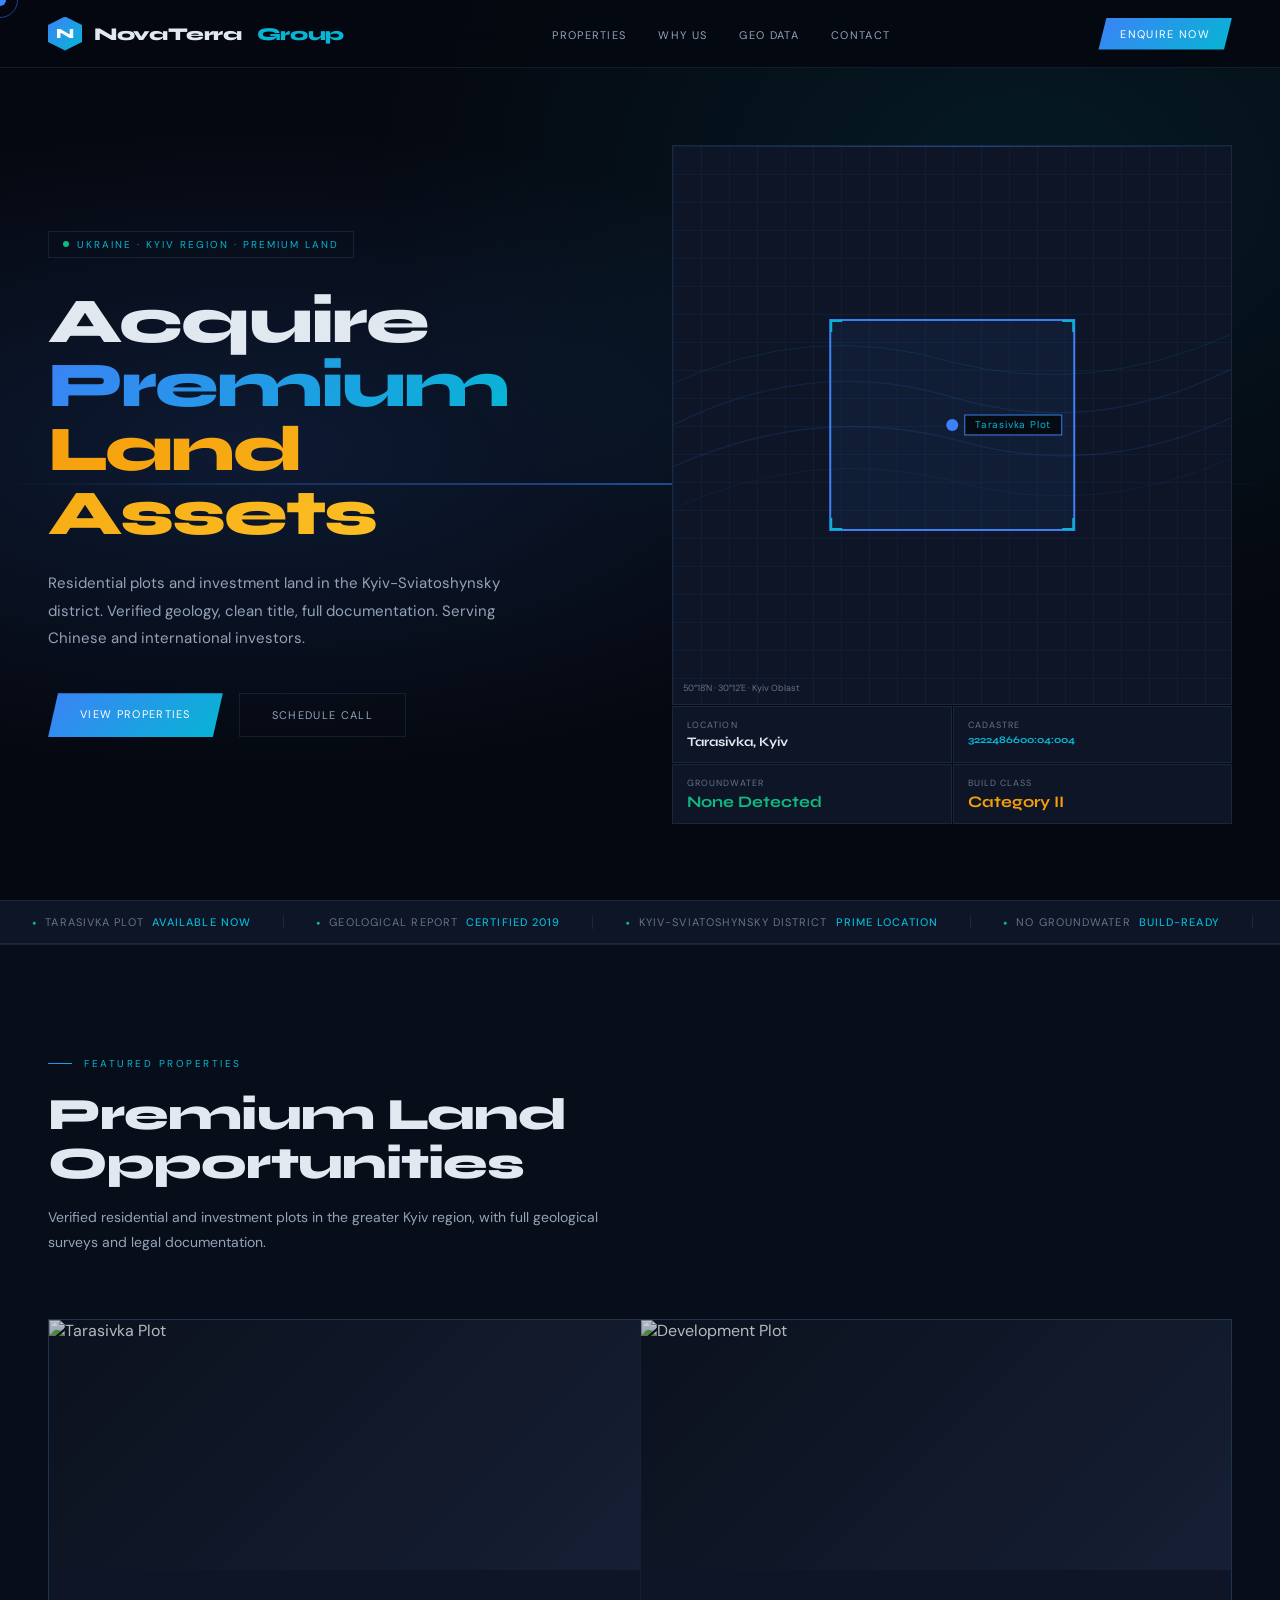
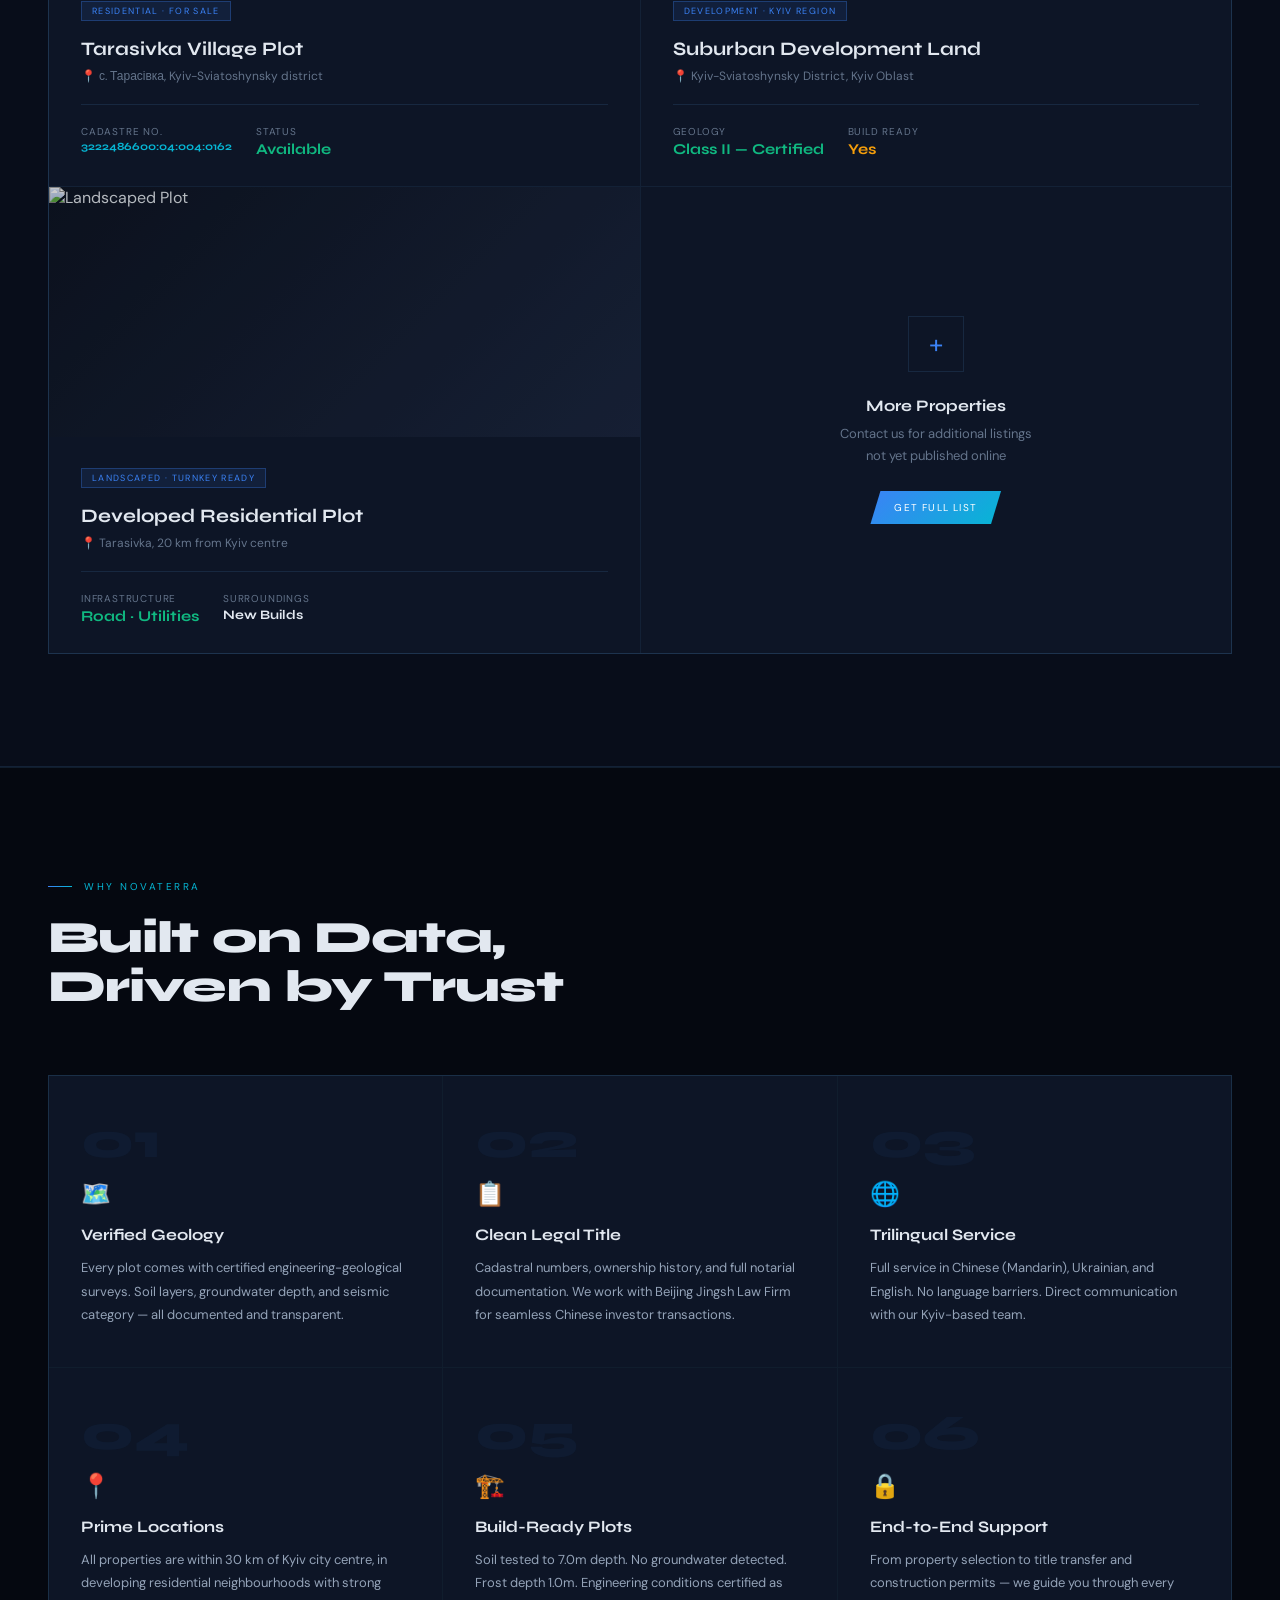
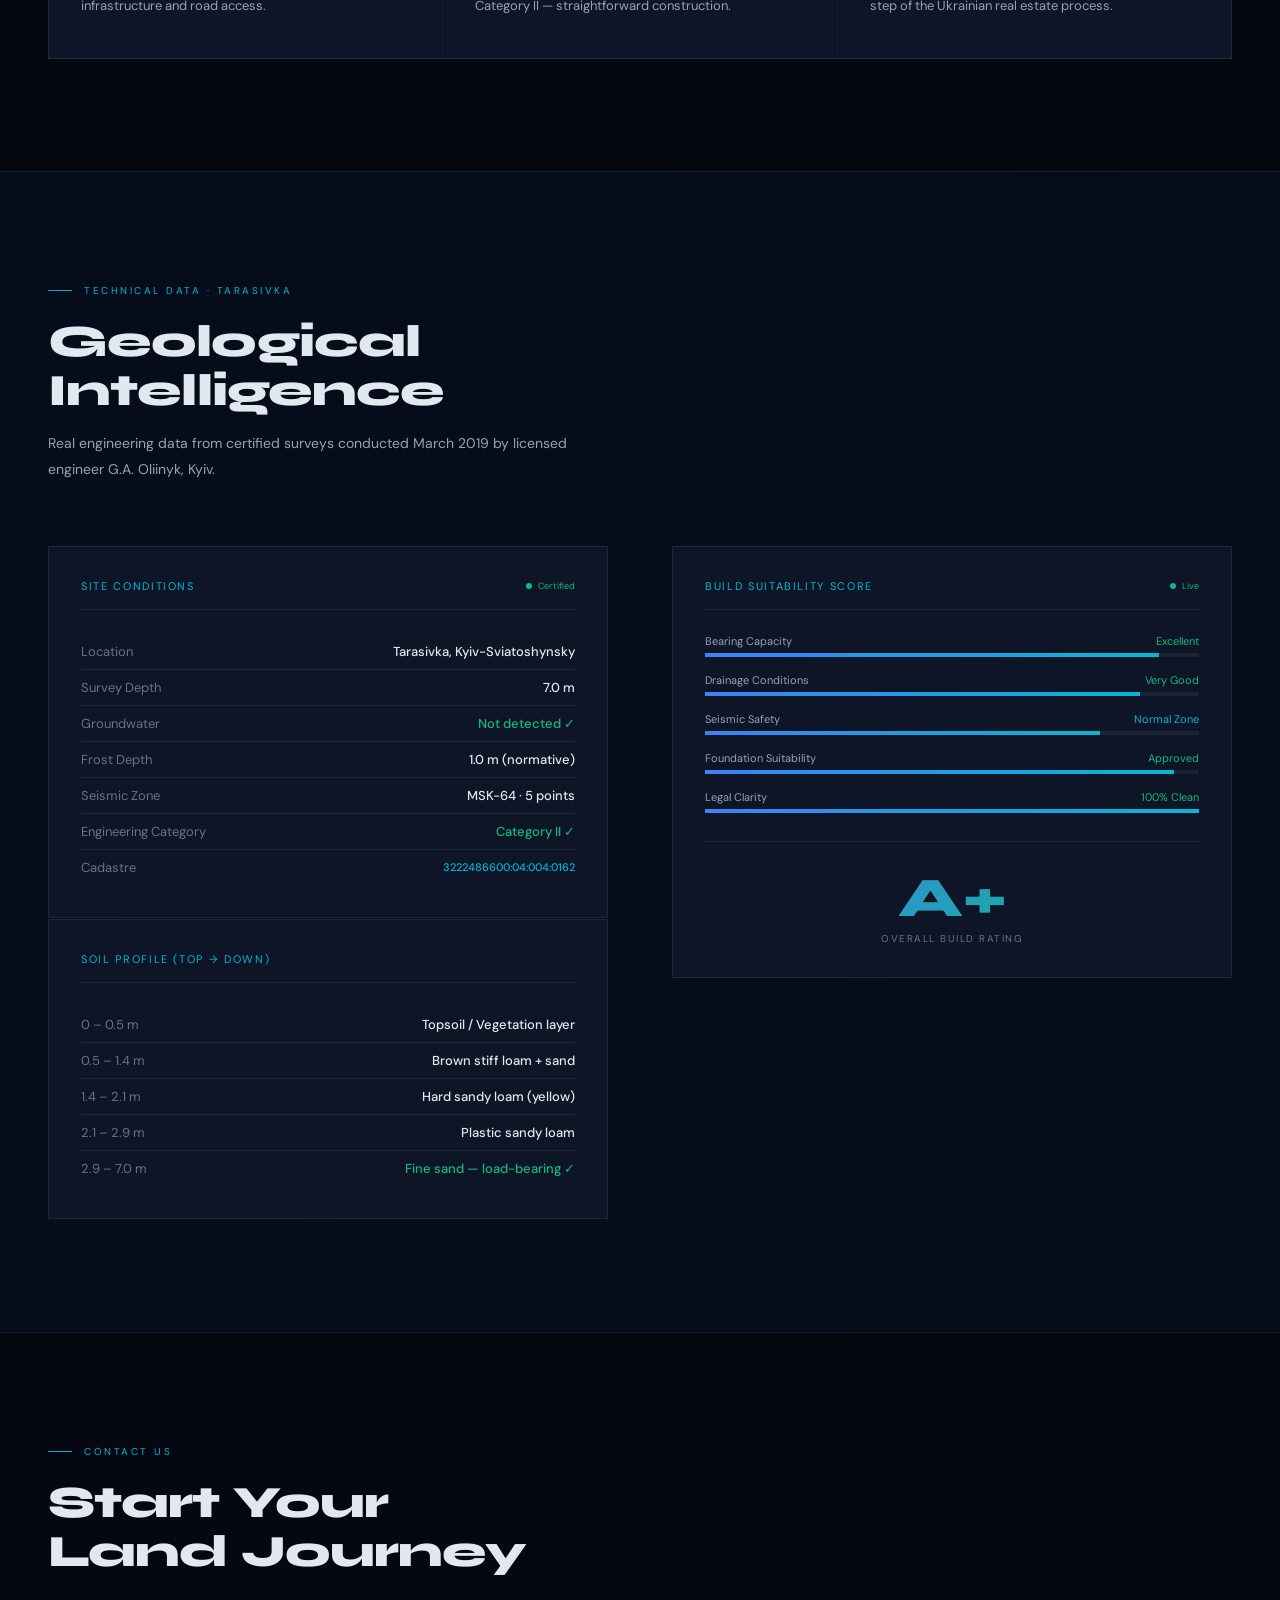
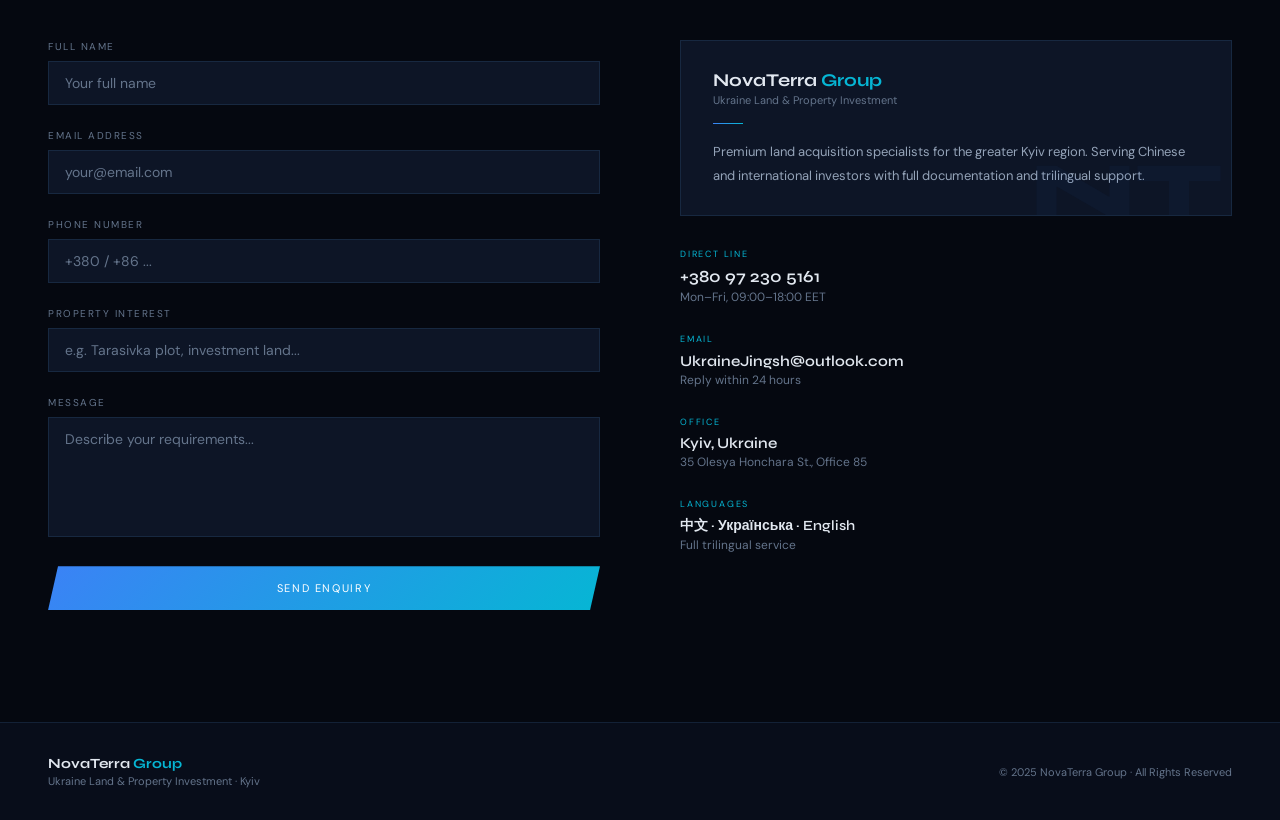
==== index.html @ 14663073 "Add files via upload" ====
<!DOCTYPE html>
<html lang="en">
<head>
<meta charset="UTF-8">
<meta name="viewport" content="width=device-width, initial-scale=1.0">
<title>NovaTerra Group — Ukraine Land & Property Investment</title>
<link href="https://fonts.googleapis.com/css2?family=Syne:wght@400;600;700;800&family=DM+Sans:wght@300;400;500&display=swap" rel="stylesheet">
<style>
:root{
  --bg:#050810;--bg2:#080d1a;--surface:#0d1526;
  --border:rgba(99,179,255,0.12);
  --accent:#3B82F6;--accent2:#06B6D4;
  --gold:#F59E0B;--green:#10B981;
  --text:#E2E8F0;--muted:#64748B;--light:#94A3B8;
}
*{margin:0;padding:0;box-sizing:border-box;}
html{scroll-behavior:smooth;}
body{font-family:'DM Sans',sans-serif;background:var(--bg);color:var(--text);overflow-x:hidden;cursor:none;}

#cursor{position:fixed;width:12px;height:12px;background:var(--accent);border-radius:50%;pointer-events:none;z-index:9999;transform:translate(-50%,-50%);transition:width .3s,height .3s;mix-blend-mode:screen;}
#cring{position:fixed;width:36px;height:36px;border:1px solid rgba(59,130,246,0.5);border-radius:50%;pointer-events:none;z-index:9998;transform:translate(-50%,-50%);transition:width .3s,height .3s;}
.grid-bg{position:fixed;inset:0;z-index:0;background-image:linear-gradient(rgba(59,130,246,0.03) 1px,transparent 1px),linear-gradient(90deg,rgba(59,130,246,0.03) 1px,transparent 1px);background-size:60px 60px;pointer-events:none;}

nav{position:fixed;top:0;left:0;right:0;z-index:100;display:flex;align-items:center;justify-content:space-between;padding:0 3rem;height:68px;background:rgba(5,8,16,0.9);backdrop-filter:blur(20px);border-bottom:1px solid var(--border);}
.nav-logo{display:flex;align-items:center;gap:12px;font-family:'Syne',sans-serif;font-size:18px;font-weight:800;letter-spacing:-0.02em;text-decoration:none;color:var(--text);}
.logo-hex{width:34px;height:34px;background:linear-gradient(135deg,var(--accent),var(--accent2));clip-path:polygon(50% 0%,100% 25%,100% 75%,50% 100%,0% 75%,0% 25%);display:flex;align-items:center;justify-content:center;font-size:14px;font-weight:800;color:#fff;}
.nav-links{display:flex;gap:2rem;list-style:none;}
.nav-links a{font-size:11px;letter-spacing:0.12em;text-transform:uppercase;color:var(--light);text-decoration:none;transition:color .3s;}
.nav-links a:hover{color:var(--accent);}
.nav-cta{background:linear-gradient(135deg,var(--accent),var(--accent2));border:none;color:#fff;padding:9px 22px;font-size:11px;letter-spacing:0.12em;text-transform:uppercase;font-family:'DM Sans',sans-serif;cursor:none;clip-path:polygon(8px 0%,100% 0%,calc(100% - 8px) 100%,0% 100%);transition:opacity .3s;}
.nav-cta:hover{opacity:0.85;}

.hero{position:relative;min-height:100vh;display:flex;align-items:center;overflow:hidden;padding-top:68px;}
.hero-bg{position:absolute;inset:0;background:radial-gradient(ellipse at 20% 50%,rgba(59,130,246,0.15) 0%,transparent 50%),radial-gradient(ellipse at 80% 20%,rgba(6,182,212,0.1) 0%,transparent 45%),var(--bg);}
.scan-line{position:absolute;left:0;right:0;height:2px;background:linear-gradient(90deg,transparent,rgba(59,130,246,0.5),transparent);animation:scan 5s linear infinite;}
@keyframes scan{from{top:0}to{top:100%}}

.hero-inner{position:relative;z-index:2;max-width:1280px;margin:0 auto;padding:0 3rem;display:grid;grid-template-columns:1fr 1fr;gap:4rem;align-items:center;width:100%;}
.hero-eyebrow{display:inline-flex;align-items:center;gap:8px;border:1px solid var(--border);padding:6px 14px;margin-bottom:2rem;font-size:10px;letter-spacing:0.2em;text-transform:uppercase;color:var(--accent2);}
.pulse-dot{width:6px;height:6px;background:var(--green);border-radius:50%;animation:pdot 2s infinite;}
@keyframes pdot{0%,100%{box-shadow:0 0 0 0 rgba(16,185,129,0.4);}50%{box-shadow:0 0 0 8px rgba(16,185,129,0);}}
.hero-title{font-family:'Syne',sans-serif;font-size:clamp(36px,5vw,68px);font-weight:800;line-height:1.0;letter-spacing:-0.03em;margin-bottom:1.5rem;}
.grad-blue{background:linear-gradient(135deg,var(--accent),var(--accent2));-webkit-background-clip:text;-webkit-text-fill-color:transparent;background-clip:text;}
.grad-gold{background:linear-gradient(135deg,var(--gold),#FBBF24);-webkit-background-clip:text;-webkit-text-fill-color:transparent;background-clip:text;}
.hero-sub{font-size:15px;line-height:1.85;color:var(--light);max-width:460px;margin-bottom:2.5rem;}
.btns{display:flex;gap:1rem;flex-wrap:wrap;}
.btn-p{background:linear-gradient(135deg,var(--accent),var(--accent2));border:none;color:#fff;padding:14px 32px;font-size:11px;letter-spacing:0.12em;text-transform:uppercase;font-family:'DM Sans',sans-serif;cursor:none;clip-path:polygon(10px 0%,100% 0%,calc(100% - 10px) 100%,0% 100%);text-decoration:none;display:inline-block;transition:transform .3s,box-shadow .3s;}
.btn-p:hover{transform:translateY(-2px);box-shadow:0 12px 40px rgba(59,130,246,0.4);}
.btn-g{background:transparent;border:1px solid var(--border);color:var(--light);padding:14px 32px;font-size:11px;letter-spacing:0.12em;text-transform:uppercase;font-family:'DM Sans',sans-serif;cursor:none;text-decoration:none;display:inline-block;transition:border-color .3s,color .3s;}
.btn-g:hover{border-color:var(--accent);color:var(--accent);}

.map-box{width:100%;aspect-ratio:1;background:var(--surface);border:1px solid var(--border);position:relative;overflow:hidden;}
.map-grid-lines{position:absolute;inset:0;background-image:linear-gradient(rgba(59,130,246,0.07) 1px,transparent 1px),linear-gradient(90deg,rgba(59,130,246,0.07) 1px,transparent 1px);background-size:28px 28px;}
.map-scan{position:absolute;left:0;right:0;height:1px;background:linear-gradient(90deg,transparent,rgba(59,130,246,0.4),transparent);animation:mscan 3s linear infinite;}
@keyframes mscan{0%{top:0;opacity:0}10%{opacity:1}90%{opacity:1}100%{top:100%;opacity:0}}
.map-plot{position:absolute;top:50%;left:50%;transform:translate(-50%,-50%);width:44%;height:38%;border:2px solid var(--accent);background:rgba(59,130,246,0.07);animation:mplot 3s ease-in-out infinite;}
@keyframes mplot{0%,100%{box-shadow:0 0 0 0 rgba(59,130,246,0.3)}50%{box-shadow:0 0 0 12px rgba(59,130,246,0)}}
.mc{position:absolute;width:12px;height:12px;}
.mc.tl{top:-1px;left:-1px;border-top:2px solid var(--accent2);border-left:2px solid var(--accent2);}
.mc.tr{top:-1px;right:-1px;border-top:2px solid var(--accent2);border-right:2px solid var(--accent2);}
.mc.bl{bottom:-1px;left:-1px;border-bottom:2px solid var(--accent2);border-left:2px solid var(--accent2);}
.mc.br{bottom:-1px;right:-1px;border-bottom:2px solid var(--accent2);border-right:2px solid var(--accent2);}
.map-pin{position:absolute;top:50%;left:50%;transform:translate(-50%,-50%);width:12px;height:12px;background:var(--accent);border-radius:50%;animation:mpin 2s infinite;}
@keyframes mpin{0%,100%{box-shadow:0 0 0 4px rgba(59,130,246,0.3)}50%{box-shadow:0 0 0 16px rgba(59,130,246,0),0 0 20px rgba(59,130,246,0.5)}}
.map-lbl{position:absolute;top:50%;left:50%;transform:translate(12px,-50%);background:rgba(5,8,16,0.9);border:1px solid var(--accent);padding:3px 10px;font-size:10px;letter-spacing:0.08em;color:var(--accent2);white-space:nowrap;}
.map-coord{position:absolute;bottom:10px;left:10px;font-size:9px;color:var(--muted);}
.map-badges{display:grid;grid-template-columns:1fr 1fr;gap:1px;margin-top:1px;}
.mbadge{background:var(--surface);border:1px solid var(--border);padding:12px 14px;}
.mblbl{font-size:9px;letter-spacing:0.12em;text-transform:uppercase;color:var(--muted);margin-bottom:3px;}
.mbval{font-family:'Syne',sans-serif;font-size:16px;font-weight:700;}
.mbval.g{color:var(--green);}.mbval.au{color:var(--gold);}

.ticker{background:var(--surface);border-top:1px solid var(--border);border-bottom:1px solid var(--border);height:44px;display:flex;align-items:center;overflow:hidden;}
.tick-inner{display:flex;white-space:nowrap;animation:tick 35s linear infinite;}
@keyframes tick{from{transform:translateX(0)}to{transform:translateX(-50%)}}
.tick-item{display:flex;align-items:center;gap:8px;padding:0 2rem;font-size:11px;letter-spacing:0.1em;text-transform:uppercase;color:var(--muted);border-right:1px solid var(--border);}
.tick-item .v{color:var(--accent2);font-weight:500;}
.tdot{color:var(--green);font-size:7px;}

.wrap{max-width:1280px;margin:0 auto;padding:7rem 3rem;}
.eyebrow{display:flex;align-items:center;gap:12px;margin-bottom:1.25rem;}
.ey-l{width:24px;height:1px;background:linear-gradient(90deg,var(--accent),var(--accent2));}
.ey-t{font-size:10px;letter-spacing:0.25em;text-transform:uppercase;color:var(--accent2);}
.sec-t{font-family:'Syne',sans-serif;font-size:clamp(26px,3.5vw,46px);font-weight:800;letter-spacing:-0.02em;line-height:1.1;margin-bottom:1rem;}
.sec-s{font-size:14px;color:var(--light);line-height:1.8;max-width:560px;}

.prop-bg{background:var(--bg2);border-top:1px solid var(--border);border-bottom:1px solid var(--border);}
.prop-grid{display:grid;grid-template-columns:1fr 1fr;gap:1px;background:var(--border);border:1px solid var(--border);margin-top:4rem;}
.pcard{background:var(--surface);overflow:hidden;transition:background .3s;}
.pcard:hover{background:#0f1b30;}
.pimg{width:100%;height:250px;object-fit:cover;filter:brightness(0.8) saturate(0.9);transition:transform .5s,filter .3s;display:block;}
.pcard:hover .pimg{transform:scale(1.03);filter:brightness(0.9);}
.pbody{padding:1.75rem 2rem;}
.ptag{display:inline-block;background:rgba(59,130,246,0.1);border:1px solid rgba(59,130,246,0.3);color:var(--accent);font-size:9px;letter-spacing:0.15em;text-transform:uppercase;padding:3px 10px;margin-bottom:1rem;}
.ptitle{font-family:'Syne',sans-serif;font-size:19px;font-weight:700;margin-bottom:.5rem;}
.ploc{font-size:12px;color:var(--muted);margin-bottom:1.25rem;}
.pstats{display:flex;gap:1.5rem;padding-top:1.25rem;border-top:1px solid var(--border);}
.psl{font-size:10px;letter-spacing:.08em;text-transform:uppercase;color:var(--muted);margin-bottom:2px;}
.psv{font-family:'Syne',sans-serif;font-size:15px;font-weight:700;}
.psv.g{color:var(--green);}.psv.au{color:var(--gold);}

.why-bg{background:var(--bg);border-top:1px solid var(--border);}
.why-grid{display:grid;grid-template-columns:repeat(3,1fr);gap:1px;background:var(--border);border:1px solid var(--border);margin-top:4rem;}
.witem{background:var(--surface);padding:2.5rem 2rem;position:relative;overflow:hidden;transition:background .3s;}
.witem::after{content:'';position:absolute;bottom:0;left:0;right:0;height:2px;background:linear-gradient(90deg,var(--accent),var(--accent2));transform:scaleX(0);transition:transform .4s;transform-origin:left;}
.witem:hover{background:#0d1829;}
.witem:hover::after{transform:scaleX(1);}
.wnum{font-family:'Syne',sans-serif;font-size:50px;font-weight:800;color:rgba(59,130,246,0.06);line-height:1;margin-bottom:.75rem;}
.wico{font-size:24px;margin-bottom:1rem;}
.wt{font-family:'Syne',sans-serif;font-size:16px;font-weight:700;margin-bottom:.75rem;}
.wd{font-size:13px;color:var(--light);line-height:1.8;}

.data-bg{background:linear-gradient(135deg,#050c1a,#080d1a);border-top:1px solid var(--border);}
.data-grid{display:grid;grid-template-columns:1fr 1fr;gap:4rem;align-items:start;}
.dpanel{background:var(--surface);border:1px solid var(--border);padding:2rem;margin-bottom:1px;}
.dph{display:flex;justify-content:space-between;align-items:center;margin-bottom:1.5rem;padding-bottom:1rem;border-bottom:1px solid var(--border);}
.dpt{font-size:11px;letter-spacing:0.15em;text-transform:uppercase;color:var(--accent2);}
.dlive{display:flex;align-items:center;gap:6px;font-size:9px;color:var(--green);}
.ldot{width:6px;height:6px;background:var(--green);border-radius:50%;animation:pdot 2s infinite;}
.grow{display:flex;justify-content:space-between;align-items:center;padding:9px 0;border-bottom:1px solid var(--border);font-size:13px;}
.grow:last-child{border-bottom:none;}
.gl{color:var(--muted);}.gv{font-weight:500;color:var(--text);}.gv.g{color:var(--green);}
.brow{margin-bottom:1rem;}
.brl{display:flex;justify-content:space-between;font-size:11px;margin-bottom:5px;color:var(--light);}
.btrack{height:4px;background:rgba(255,255,255,0.06);overflow:hidden;}
.bfill{height:100%;background:linear-gradient(90deg,var(--accent),var(--accent2));transition:width 1.5s ease;}

.con-bg{background:var(--bg);border-top:1px solid var(--border);}
.con-grid{display:grid;grid-template-columns:1fr 1fr;gap:5rem;align-items:start;margin-top:4rem;}
.flbl{display:block;font-size:10px;letter-spacing:.15em;text-transform:uppercase;color:var(--muted);margin-bottom:.5rem;}
.ffield{width:100%;background:var(--surface);border:1px solid var(--border);color:var(--text);font-family:'DM Sans',sans-serif;font-size:14px;padding:12px 16px;outline:none;transition:border-color .3s;margin-bottom:1.5rem;}
.ffield:focus{border-color:var(--accent);}
.ffield::placeholder{color:var(--muted);}
textarea.ffield{height:120px;resize:none;}
#fSubmit{width:100%;background:linear-gradient(135deg,var(--accent),var(--accent2));border:none;color:#fff;padding:15px;font-size:11px;letter-spacing:.15em;text-transform:uppercase;font-family:'DM Sans',sans-serif;cursor:none;clip-path:polygon(10px 0%,100% 0%,calc(100% - 10px) 100%,0% 100%);transition:opacity .3s;}
#fSubmit:hover{opacity:.85;}
.cinfocard{background:var(--surface);border:1px solid var(--border);padding:1.75rem 2rem;margin-bottom:2rem;position:relative;overflow:hidden;}
.cinfocard::after{content:'NT';position:absolute;right:.5rem;bottom:-1rem;font-family:'Syne',sans-serif;font-size:80px;font-weight:800;color:rgba(59,130,246,0.04);line-height:1;pointer-events:none;}
.cfirm{font-family:'Syne',sans-serif;font-size:18px;font-weight:700;}
.cfsub{font-size:11px;color:var(--muted);margin-top:2px;}
.citems{display:flex;flex-direction:column;gap:1.75rem;}
.citem{}
.clbl{font-size:9px;letter-spacing:.2em;text-transform:uppercase;color:var(--accent2);margin-bottom:.4rem;}
.cval{font-family:'Syne',sans-serif;font-size:17px;font-weight:600;}
.csub{font-size:12px;color:var(--muted);margin-top:2px;}

footer{background:var(--bg2);border-top:1px solid var(--border);padding:2rem 3rem;display:flex;align-items:center;justify-content:space-between;}
.fl{font-family:'Syne',sans-serif;font-size:14px;font-weight:700;}
.flsub{font-size:11px;color:var(--muted);margin-top:2px;}
.fcp{font-size:11px;color:var(--muted);}

.reveal{opacity:0;transform:translateY(22px);transition:opacity .7s ease,transform .7s ease;}
.reveal.in{opacity:1;transform:translateY(0);}
@keyframes fadeUp{from{opacity:0;transform:translateY(24px);}to{opacity:1;transform:translateY(0);}}

@media(max-width:900px){
  nav{padding:0 1.5rem;}.nav-links{display:none;}
  .hero-inner,.data-grid,.con-grid,.prop-grid,.why-grid{grid-template-columns:1fr;gap:2rem;}
  .wrap{padding:4rem 1.5rem;}
  footer{flex-direction:column;gap:1rem;text-align:center;padding:2rem 1.5rem;}
}
</style>
</head>
<body>
<div id="cursor"></div><div id="cring"></div>
<div class="grid-bg"></div>

<nav>
  <a class="nav-logo" href="#">
    <div class="logo-hex">N</div>
    NovaTerra<span style="color:var(--accent2);margin-left:3px">Group</span>
  </a>
  <ul class="nav-links">
    <li><a href="#properties">Properties</a></li>
    <li><a href="#why">Why Us</a></li>
    <li><a href="#data">Geo Data</a></li>
    <li><a href="#contact">Contact</a></li>
  </ul>
  <button class="nav-cta" onclick="scroll2('contact')">Enquire Now</button>
</nav>

<!-- HERO -->
<div class="hero">
  <div class="hero-bg"></div><div class="scan-line"></div>
  <div class="hero-inner">
    <div style="animation:fadeUp .9s ease both .2s;opacity:0">
      <div class="hero-eyebrow"><div class="pulse-dot"></div>Ukraine · Kyiv Region · Premium Land</div>
      <h1 class="hero-title">
        Acquire<br>
        <span class="grad-blue">Premium</span><br>
        <span class="grad-gold">Land Assets</span>
      </h1>
      <p class="hero-sub">Residential plots and investment land in the Kyiv-Sviatoshynsky district. Verified geology, clean title, full documentation. Serving Chinese and international investors.</p>
      <div class="btns">
        <a href="#properties" class="btn-p">View Properties</a>
        <a href="#contact" class="btn-g">Schedule Call</a>
      </div>
    </div>
    <div style="animation:fadeUp .9s ease both .4s;opacity:0">
      <div class="map-box">
        <div class="map-grid-lines"></div>
        <div class="map-scan"></div>
        <div class="map-plot">
          <div class="mc tl"></div><div class="mc tr"></div>
          <div class="mc bl"></div><div class="mc br"></div>
          <div class="map-pin"></div>
          <div class="map-lbl">Tarasivka Plot</div>
        </div>
        <div class="map-coord">50°18'N · 30°12'E · Kyiv Oblast</div>
        <svg style="position:absolute;inset:0;width:100%;height:100%;opacity:.12" viewBox="0 0 400 400">
          <path d="M0 200 Q100 150 200 180 Q300 210 400 160" stroke="#3B82F6" stroke-width="1" fill="none"/>
          <path d="M0 230 Q100 185 200 210 Q300 240 400 195" stroke="#3B82F6" stroke-width="1" fill="none"/>
          <path d="M0 170 Q100 125 200 155 Q300 180 400 135" stroke="#06B6D4" stroke-width=".7" fill="none"/>
          <path d="M0 260 Q100 215 200 240 Q300 268 400 224" stroke="#3B82F6" stroke-width=".5" fill="none"/>
        </svg>
      </div>
      <div class="map-badges">
        <div class="mbadge"><div class="mblbl">Location</div><div class="mbval" style="font-size:13px">Tarasivka, Kyiv</div></div>
        <div class="mbadge"><div class="mblbl">Cadastre</div><div class="mbval" style="font-size:10px;color:var(--accent2)">3222486600:04:004</div></div>
        <div class="mbadge"><div class="mblbl">Groundwater</div><div class="mbval g">None Detected</div></div>
        <div class="mbadge"><div class="mblbl">Build Class</div><div class="mbval au">Category II</div></div>
      </div>
    </div>
  </div>
</div>

<!-- TICKER -->
<div class="ticker">
  <div class="tick-inner">
    <span class="tick-item"><span class="tdot">●</span>Tarasivka Plot <span class="v">Available Now</span></span>
    <span class="tick-item"><span class="tdot">●</span>Geological Report <span class="v">Certified 2019</span></span>
    <span class="tick-item"><span class="tdot">●</span>Kyiv-Sviatoshynsky District <span class="v">Prime Location</span></span>
    <span class="tick-item"><span class="tdot">●</span>No Groundwater <span class="v">Build-Ready</span></span>
    <span class="tick-item"><span class="tdot">●</span>Full Legal Documentation <span class="v">Clean Title</span></span>
    <span class="tick-item"><span class="tdot">●</span>Chinese · English · Ukrainian <span class="v">Trilingual Service</span></span>
    <span class="tick-item"><span class="tdot">●</span>Free Initial Consultation <span class="v">Call Now</span></span>
    <span class="tick-item"><span class="tdot">●</span>Tarasivka Plot <span class="v">Available Now</span></span>
    <span class="tick-item"><span class="tdot">●</span>Geological Report <span class="v">Certified 2019</span></span>
    <span class="tick-item"><span class="tdot">●</span>Kyiv-Sviatoshynsky District <span class="v">Prime Location</span></span>
    <span class="tick-item"><span class="tdot">●</span>No Groundwater <span class="v">Build-Ready</span></span>
    <span class="tick-item"><span class="tdot">●</span>Full Legal Documentation <span class="v">Clean Title</span></span>
    <span class="tick-item"><span class="tdot">●</span>Chinese · English · Ukrainian <span class="v">Trilingual Service</span></span>
    <span class="tick-item"><span class="tdot">●</span>Free Initial Consultation <span class="v">Call Now</span></span>
  </div>
</div>

<!-- PROPERTIES -->
<div id="properties" class="prop-bg">
  <div class="wrap">
    <div class="eyebrow reveal"><div class="ey-l"></div><span class="ey-t">Featured Properties</span></div>
    <h2 class="sec-t reveal">Premium Land<br>Opportunities</h2>
    <p class="sec-s reveal">Verified residential and investment plots in the greater Kyiv region, with full geological surveys and legal documentation.</p>
    <div class="prop-grid">
      <div class="pcard reveal">
        <img class="pimg" src="土地5.jpg" alt="Tarasivka Plot" onerror="this.style.background='linear-gradient(135deg,#0d1526,#1a2744)';this.style.minHeight='250px'">
        <div class="pbody">
          <span class="ptag">Residential · For Sale</span>
          <h3 class="ptitle">Tarasivka Village Plot</h3>
          <div class="ploc">📍 с. Тарасівка, Kyiv-Sviatoshynsky district</div>
          <div class="pstats">
            <div><div class="psl">Cadastre No.</div><div class="psv" style="font-size:11px;color:var(--accent2)">3222486600:04:004:0162</div></div>
            <div><div class="psl">Status</div><div class="psv g">Available</div></div>
          </div>
        </div>
      </div>
      <div class="pcard reveal">
        <img class="pimg" src="土地1.jpg" alt="Development Plot" onerror="this.style.background='linear-gradient(135deg,#0d1526,#1a2744)';this.style.minHeight='250px'">
        <div class="pbody">
          <span class="ptag">Development · Kyiv Region</span>
          <h3 class="ptitle">Suburban Development Land</h3>
          <div class="ploc">📍 Kyiv-Sviatoshynsky District, Kyiv Oblast</div>
          <div class="pstats">
            <div><div class="psl">Geology</div><div class="psv g">Class II — Certified</div></div>
            <div><div class="psl">Build Ready</div><div class="psv au">Yes</div></div>
          </div>
        </div>
      </div>
      <div class="pcard reveal">
        <img class="pimg" src="土地4.jpg" alt="Landscaped Plot" onerror="this.style.background='linear-gradient(135deg,#0d1526,#1a2744)';this.style.minHeight='250px'">
        <div class="pbody">
          <span class="ptag">Landscaped · Turnkey Ready</span>
          <h3 class="ptitle">Developed Residential Plot</h3>
          <div class="ploc">📍 Tarasivka, 20 km from Kyiv centre</div>
          <div class="pstats">
            <div><div class="psl">Infrastructure</div><div class="psv g">Road · Utilities</div></div>
            <div><div class="psl">Surroundings</div><div class="psv" style="font-size:13px">New Builds</div></div>
          </div>
        </div>
      </div>
      <div class="pcard reveal" style="display:flex;align-items:center;justify-content:center;min-height:360px;flex-direction:column;gap:1.5rem;">
        <div style="width:56px;height:56px;border:1px solid var(--border);display:flex;align-items:center;justify-content:center;font-size:26px;color:var(--accent)">+</div>
        <div style="text-align:center">
          <div style="font-family:'Syne',sans-serif;font-size:16px;font-weight:700;margin-bottom:.5rem">More Properties</div>
          <div style="font-size:13px;color:var(--muted);margin-bottom:1.5rem;line-height:1.7">Contact us for additional listings<br>not yet published online</div>
          <a href="#contact" class="btn-p" style="font-size:10px;padding:10px 24px">Get Full List</a>
        </div>
      </div>
    </div>
  </div>
</div>

<!-- WHY US -->
<div id="why" class="why-bg">
  <div class="wrap">
    <div class="eyebrow reveal"><div class="ey-l"></div><span class="ey-t">Why NovaTerra</span></div>
    <h2 class="sec-t reveal">Built on Data,<br>Driven by Trust</h2>
    <div class="why-grid">
      <div class="witem reveal"><div class="wnum">01</div><div class="wico">🗺️</div><div class="wt">Verified Geology</div><div class="wd">Every plot comes with certified engineering-geological surveys. Soil layers, groundwater depth, and seismic category — all documented and transparent.</div></div>
      <div class="witem reveal"><div class="wnum">02</div><div class="wico">📋</div><div class="wt">Clean Legal Title</div><div class="wd">Cadastral numbers, ownership history, and full notarial documentation. We work with Beijing Jingsh Law Firm for seamless Chinese investor transactions.</div></div>
      <div class="witem reveal"><div class="wnum">03</div><div class="wico">🌐</div><div class="wt">Trilingual Service</div><div class="wd">Full service in Chinese (Mandarin), Ukrainian, and English. No language barriers. Direct communication with our Kyiv-based team.</div></div>
      <div class="witem reveal"><div class="wnum">04</div><div class="wico">📍</div><div class="wt">Prime Locations</div><div class="wd">All properties are within 30 km of Kyiv city centre, in developing residential neighbourhoods with strong infrastructure and road access.</div></div>
      <div class="witem reveal"><div class="wnum">05</div><div class="wico">🏗️</div><div class="wt">Build-Ready Plots</div><div class="wd">Soil tested to 7.0m depth. No groundwater detected. Frost depth 1.0m. Engineering conditions certified as Category II — straightforward construction.</div></div>
      <div class="witem reveal"><div class="wnum">06</div><div class="wico">🔒</div><div class="wt">End-to-End Support</div><div class="wd">From property selection to title transfer and construction permits — we guide you through every step of the Ukrainian real estate process.</div></div>
    </div>
  </div>
</div>

<!-- GEO DATA -->
<div id="data" class="data-bg">
  <div class="wrap">
    <div class="eyebrow reveal"><div class="ey-l"></div><span class="ey-t">Technical Data · Tarasivka</span></div>
    <h2 class="sec-t reveal">Geological<br>Intelligence</h2>
    <p class="sec-s reveal" style="margin-bottom:4rem">Real engineering data from certified surveys conducted March 2019 by licensed engineer G.A. Oliinyk, Kyiv.</p>
    <div class="data-grid">
      <div class="reveal">
        <div class="dpanel">
          <div class="dph"><span class="dpt">Site Conditions</span><div class="dlive"><div class="ldot"></div>Certified</div></div>
          <div class="grow"><span class="gl">Location</span><span class="gv">Tarasivka, Kyiv-Sviatoshynsky</span></div>
          <div class="grow"><span class="gl">Survey Depth</span><span class="gv">7.0 m</span></div>
          <div class="grow"><span class="gl">Groundwater</span><span class="gv g">Not detected ✓</span></div>
          <div class="grow"><span class="gl">Frost Depth</span><span class="gv">1.0 m (normative)</span></div>
          <div class="grow"><span class="gl">Seismic Zone</span><span class="gv">MSK-64 · 5 points</span></div>
          <div class="grow"><span class="gl">Engineering Category</span><span class="gv g">Category II ✓</span></div>
          <div class="grow"><span class="gl">Cadastre</span><span class="gv" style="color:var(--accent2);font-size:11px">3222486600:04:004:0162</span></div>
        </div>
        <div class="dpanel" style="margin-top:1px">
          <div class="dph"><span class="dpt">Soil Profile (top → down)</span></div>
          <div class="grow"><span class="gl">0 – 0.5 m</span><span class="gv">Topsoil / Vegetation layer</span></div>
          <div class="grow"><span class="gl">0.5 – 1.4 m</span><span class="gv">Brown stiff loam + sand</span></div>
          <div class="grow"><span class="gl">1.4 – 2.1 m</span><span class="gv">Hard sandy loam (yellow)</span></div>
          <div class="grow"><span class="gl">2.1 – 2.9 m</span><span class="gv">Plastic sandy loam</span></div>
          <div class="grow"><span class="gl">2.9 – 7.0 m</span><span class="gv g">Fine sand — load-bearing ✓</span></div>
        </div>
      </div>
      <div class="reveal">
        <div class="dpanel">
          <div class="dph"><span class="dpt">Build Suitability Score</span><div class="dlive"><div class="ldot"></div>Live</div></div>
          <div class="brow"><div class="brl"><span>Bearing Capacity</span><span style="color:var(--green)">Excellent</span></div><div class="btrack"><div class="bfill" data-w="92%"></div></div></div>
          <div class="brow"><div class="brl"><span>Drainage Conditions</span><span style="color:var(--green)">Very Good</span></div><div class="btrack"><div class="bfill" data-w="88%"></div></div></div>
          <div class="brow"><div class="brl"><span>Seismic Safety</span><span style="color:var(--accent2)">Normal Zone</span></div><div class="btrack"><div class="bfill" data-w="80%"></div></div></div>
          <div class="brow"><div class="brl"><span>Foundation Suitability</span><span style="color:var(--green)">Approved</span></div><div class="btrack"><div class="bfill" data-w="95%"></div></div></div>
          <div class="brow"><div class="brl"><span>Legal Clarity</span><span style="color:var(--green)">100% Clean</span></div><div class="btrack"><div class="bfill" data-w="100%"></div></div></div>
          <div style="margin-top:1.75rem;padding-top:1.75rem;border-top:1px solid var(--border);text-align:center">
            <div style="font-family:'Syne',sans-serif;font-size:56px;font-weight:800;background:linear-gradient(135deg,var(--accent),var(--green));-webkit-background-clip:text;-webkit-text-fill-color:transparent;background-clip:text;line-height:1">A+</div>
            <div style="font-size:10px;letter-spacing:.15em;text-transform:uppercase;color:var(--muted);margin-top:6px">Overall Build Rating</div>
          </div>
        </div>
      </div>
    </div>
  </div>
</div>

<!-- CONTACT -->
<div id="contact" class="con-bg">
  <div class="wrap">
    <div class="eyebrow reveal"><div class="ey-l"></div><span class="ey-t">Contact Us</span></div>
    <h2 class="sec-t reveal">Start Your<br>Land Journey</h2>
    <div class="con-grid">
      <div class="reveal">
        <label class="flbl">Full Name</label>
        <input type="text" class="ffield" id="fNameInput" placeholder="Your full name">
        <label class="flbl">Email Address</label>
        <input type="email" class="ffield" id="fEmailInput" placeholder="your@email.com">
        <label class="flbl">Phone Number</label>
        <input type="tel" class="ffield" id="fPhoneInput" placeholder="+380 / +86 ...">
        <label class="flbl">Property Interest</label>
        <input type="text" class="ffield" id="fServiceInput" placeholder="e.g. Tarasivka plot, investment land...">
        <label class="flbl">Message</label>
        <textarea class="ffield" id="fMsgInput" placeholder="Describe your requirements..."></textarea>
        <button id="fSubmit">Send Enquiry</button>
        <div id="fSuccess" style="display:none;margin-top:1rem;padding:14px;background:rgba(16,185,129,0.1);border:1px solid rgba(16,185,129,0.3);color:var(--green);font-size:13px">✓ Sent! We will reply within 24 hours.</div>
        <div id="fError" style="display:none;margin-top:1rem;padding:14px;background:rgba(239,68,68,0.1);border:1px solid rgba(239,68,68,0.3);color:#EF4444;font-size:13px">✗ Error. Please email UkraineJingsh@outlook.com</div>
      </div>
      <div class="reveal">
        <div class="cinfocard">
          <div class="cfirm">NovaTerra <span style="color:var(--accent2)">Group</span></div>
          <div class="cfsub">Ukraine Land &amp; Property Investment</div>
          <div style="width:30px;height:1px;background:linear-gradient(90deg,var(--accent),var(--accent2));margin:1rem 0"></div>
          <div style="font-size:13px;color:var(--light);line-height:1.8">Premium land acquisition specialists for the greater Kyiv region. Serving Chinese and international investors with full documentation and trilingual support.</div>
        </div>
        <div class="citems">
          <div class="citem"><div class="clbl">Direct Line</div><div class="cval">+380 97 230 5161</div><div class="csub">Mon–Fri, 09:00–18:00 EET</div></div>
          <div class="citem"><div class="clbl">Email</div><div class="cval" style="font-size:15px">UkraineJingsh@outlook.com</div><div class="csub">Reply within 24 hours</div></div>
          <div class="citem"><div class="clbl">Office</div><div class="cval" style="font-size:15px">Kyiv, Ukraine</div><div class="csub">35 Olesya Honchara St., Office 85</div></div>
          <div class="citem"><div class="clbl">Languages</div><div class="cval" style="font-size:14px">中文 · Українська · English</div><div class="csub">Full trilingual service</div></div>
        </div>
      </div>
    </div>
  </div>
</div>

<footer>
  <div>
    <div class="fl">NovaTerra <span style="color:var(--accent2)">Group</span></div>
    <div class="flsub">Ukraine Land &amp; Property Investment · Kyiv</div>
  </div>
  <div class="fcp">© 2025 NovaTerra Group · All Rights Reserved</div>
</footer>

<script>
// Cursor
const cur=document.getElementById('cursor'),cr=document.getElementById('cring');
let mx=0,my=0,rx=0,ry=0;
document.addEventListener('mousemove',e=>{mx=e.clientX;my=e.clientY;cur.style.left=mx+'px';cur.style.top=my+'px';});
(function anim(){rx+=(mx-rx)*.12;ry+=(my-ry)*.12;cr.style.left=rx+'px';cr.style.top=ry+'px';requestAnimationFrame(anim);})();
document.querySelectorAll('a,button,.pcard,.witem').forEach(el=>{
  el.addEventListener('mouseenter',()=>{cur.style.width='20px';cur.style.height='20px';cr.style.width='50px';cr.style.height='50px';});
  el.addEventListener('mouseleave',()=>{cur.style.width='12px';cur.style.height='12px';cr.style.width='36px';cr.style.height='36px';});
});

// Hero fade in
setTimeout(()=>{document.querySelectorAll('[style*="opacity:0"]').forEach(el=>{el.style.opacity='1';});},100);

// Scroll reveal
const obs=new IntersectionObserver(e=>e.forEach(en=>{if(en.isIntersecting)en.target.classList.add('in');}),{threshold:.1});
document.querySelectorAll('.reveal').forEach(el=>obs.observe(el));

// Bars animate on scroll
const bobs=new IntersectionObserver(entries=>{
  entries.forEach(e=>{
    if(e.isIntersecting){
      e.target.querySelectorAll('.bfill').forEach(b=>{b.style.width=b.getAttribute('data-w');});
    }
  });
},{threshold:.3});
document.querySelectorAll('.dpanel').forEach(p=>bobs.observe(p));

// Smooth scroll helper
function scroll2(id){const el=document.getElementById(id);if(el)window.scrollTo({top:el.getBoundingClientRect().top+window.scrollY-68,behavior:'smooth'});}
document.querySelectorAll('a[href^="#"]').forEach(a=>{
  a.addEventListener('click',e=>{e.preventDefault();const id=a.getAttribute('href').slice(1);scroll2(id);});
});

// Formspree
document.getElementById('fSubmit').addEventListener('click',async function(){
  const btn=this;
  const name=document.getElementById('fNameInput').value.trim();
  const email=document.getElementById('fEmailInput').value.trim();
  const phone=document.getElementById('fPhoneInput').value.trim();
  const service=document.getElementById('fServiceInput').value.trim();
  const msg=document.getElementById('fMsgInput').value.trim();
  if(!name||!email){alert('Please enter your name and email.');return;}
  btn.disabled=true;btn.textContent='Sending...';
  document.getElementById('fSuccess').style.display='none';
  document.getElementById('fError').style.display='none';
  try{
    const res=await fetch('https://formspree.io/f/xeepagzb',{
      method:'POST',
      headers:{'Content-Type':'application/json','Accept':'application/json'},
      body:JSON.stringify({name,email,phone,service,message:msg,source:'NovaTerra Land Website'})
    });
    if(res.ok){
      document.getElementById('fSuccess').style.display='block';
      btn.textContent='Sent ✓';
      ['fNameInput','fEmailInput','fPhoneInput','fServiceInput','fMsgInput'].forEach(id=>{document.getElementById(id).value='';});
    }else throw new Error();
  }catch{
    document.getElementById('fError').style.display='block';
    btn.disabled=false;btn.textContent='Send Enquiry';
  }
});
</script>
</body>
</html>
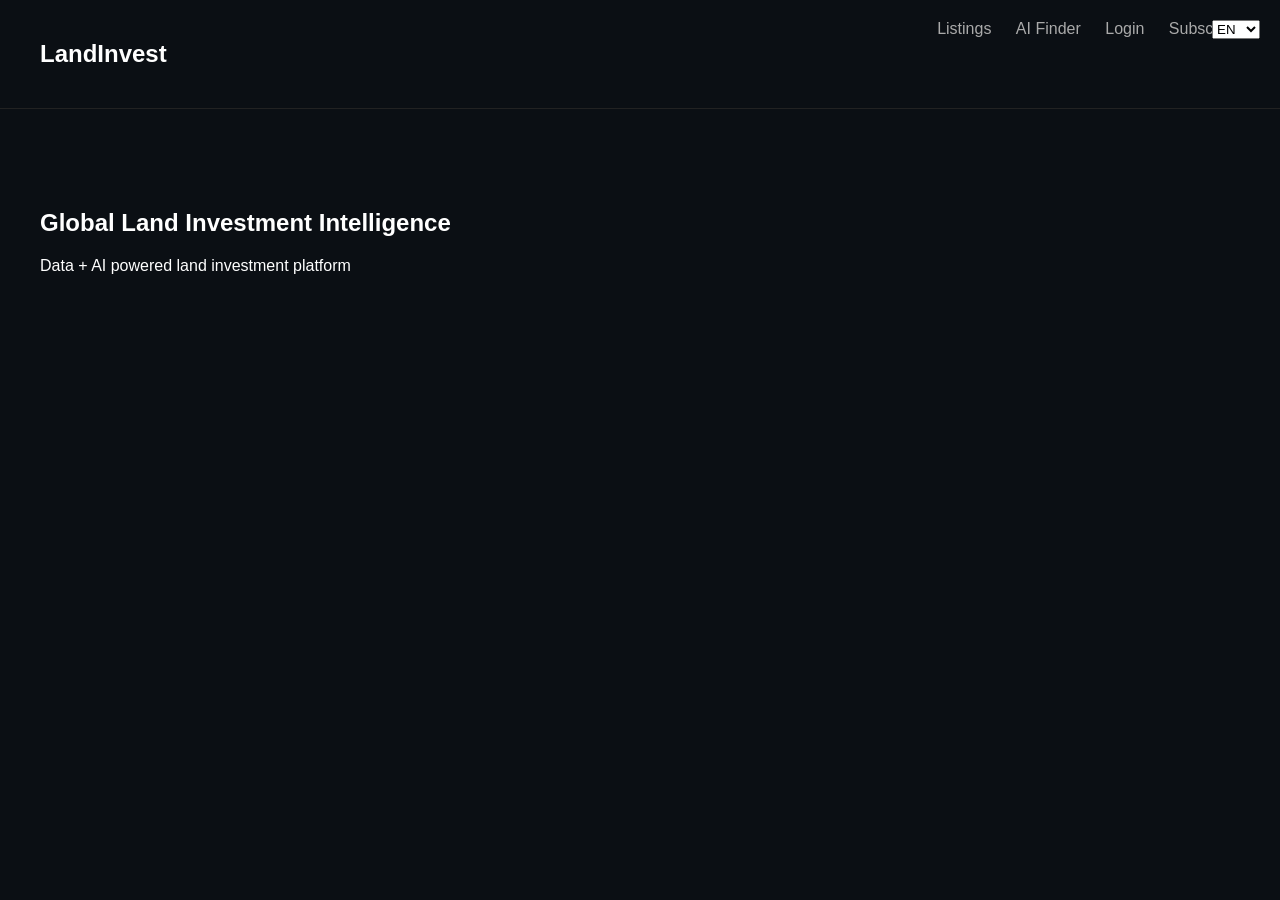
==== commit 8df61d9a: "Add files via upload" ====
--- a/index.html
+++ b/index.html
@@ -1,474 +1,62 @@
 <!DOCTYPE html>
-<html lang="en">
+<html>
 <head>
-<meta charset="UTF-8">
-<meta name="viewport" content="width=device-width, initial-scale=1.0">
-<title>NovaTerra Group — Ukraine Land & Property Investment</title>
-<link href="https://fonts.googleapis.com/css2?family=Syne:wght@400;600;700;800&family=DM+Sans:wght@300;400;500&display=swap" rel="stylesheet">
-<style>
-:root{
-  --bg:#050810;--bg2:#080d1a;--surface:#0d1526;
-  --border:rgba(99,179,255,0.12);
-  --accent:#3B82F6;--accent2:#06B6D4;
-  --gold:#F59E0B;--green:#10B981;
-  --text:#E2E8F0;--muted:#64748B;--light:#94A3B8;
-}
-*{margin:0;padding:0;box-sizing:border-box;}
-html{scroll-behavior:smooth;}
-body{font-family:'DM Sans',sans-serif;background:var(--bg);color:var(--text);overflow-x:hidden;cursor:none;}
-
-#cursor{position:fixed;width:12px;height:12px;background:var(--accent);border-radius:50%;pointer-events:none;z-index:9999;transform:translate(-50%,-50%);transition:width .3s,height .3s;mix-blend-mode:screen;}
-#cring{position:fixed;width:36px;height:36px;border:1px solid rgba(59,130,246,0.5);border-radius:50%;pointer-events:none;z-index:9998;transform:translate(-50%,-50%);transition:width .3s,height .3s;}
-.grid-bg{position:fixed;inset:0;z-index:0;background-image:linear-gradient(rgba(59,130,246,0.03) 1px,transparent 1px),linear-gradient(90deg,rgba(59,130,246,0.03) 1px,transparent 1px);background-size:60px 60px;pointer-events:none;}
-
-nav{position:fixed;top:0;left:0;right:0;z-index:100;display:flex;align-items:center;justify-content:space-between;padding:0 3rem;height:68px;background:rgba(5,8,16,0.9);backdrop-filter:blur(20px);border-bottom:1px solid var(--border);}
-.nav-logo{display:flex;align-items:center;gap:12px;font-family:'Syne',sans-serif;font-size:18px;font-weight:800;letter-spacing:-0.02em;text-decoration:none;color:var(--text);}
-.logo-hex{width:34px;height:34px;background:linear-gradient(135deg,var(--accent),var(--accent2));clip-path:polygon(50% 0%,100% 25%,100% 75%,50% 100%,0% 75%,0% 25%);display:flex;align-items:center;justify-content:center;font-size:14px;font-weight:800;color:#fff;}
-.nav-links{display:flex;gap:2rem;list-style:none;}
-.nav-links a{font-size:11px;letter-spacing:0.12em;text-transform:uppercase;color:var(--light);text-decoration:none;transition:color .3s;}
-.nav-links a:hover{color:var(--accent);}
-.nav-cta{background:linear-gradient(135deg,var(--accent),var(--accent2));border:none;color:#fff;padding:9px 22px;font-size:11px;letter-spacing:0.12em;text-transform:uppercase;font-family:'DM Sans',sans-serif;cursor:none;clip-path:polygon(8px 0%,100% 0%,calc(100% - 8px) 100%,0% 100%);transition:opacity .3s;}
-.nav-cta:hover{opacity:0.85;}
-
-.hero{position:relative;min-height:100vh;display:flex;align-items:center;overflow:hidden;padding-top:68px;}
-.hero-bg{position:absolute;inset:0;background:radial-gradient(ellipse at 20% 50%,rgba(59,130,246,0.15) 0%,transparent 50%),radial-gradient(ellipse at 80% 20%,rgba(6,182,212,0.1) 0%,transparent 45%),var(--bg);}
-.scan-line{position:absolute;left:0;right:0;height:2px;background:linear-gradient(90deg,transparent,rgba(59,130,246,0.5),transparent);animation:scan 5s linear infinite;}
-@keyframes scan{from{top:0}to{top:100%}}
-
-.hero-inner{position:relative;z-index:2;max-width:1280px;margin:0 auto;padding:0 3rem;display:grid;grid-template-columns:1fr 1fr;gap:4rem;align-items:center;width:100%;}
-.hero-eyebrow{display:inline-flex;align-items:center;gap:8px;border:1px solid var(--border);padding:6px 14px;margin-bottom:2rem;font-size:10px;letter-spacing:0.2em;text-transform:uppercase;color:var(--accent2);}
-.pulse-dot{width:6px;height:6px;background:var(--green);border-radius:50%;animation:pdot 2s infinite;}
-@keyframes pdot{0%,100%{box-shadow:0 0 0 0 rgba(16,185,129,0.4);}50%{box-shadow:0 0 0 8px rgba(16,185,129,0);}}
-.hero-title{font-family:'Syne',sans-serif;font-size:clamp(36px,5vw,68px);font-weight:800;line-height:1.0;letter-spacing:-0.03em;margin-bottom:1.5rem;}
-.grad-blue{background:linear-gradient(135deg,var(--accent),var(--accent2));-webkit-background-clip:text;-webkit-text-fill-color:transparent;background-clip:text;}
-.grad-gold{background:linear-gradient(135deg,var(--gold),#FBBF24);-webkit-background-clip:text;-webkit-text-fill-color:transparent;background-clip:text;}
-.hero-sub{font-size:15px;line-height:1.85;color:var(--light);max-width:460px;margin-bottom:2.5rem;}
-.btns{display:flex;gap:1rem;flex-wrap:wrap;}
-.btn-p{background:linear-gradient(135deg,var(--accent),var(--accent2));border:none;color:#fff;padding:14px 32px;font-size:11px;letter-spacing:0.12em;text-transform:uppercase;font-family:'DM Sans',sans-serif;cursor:none;clip-path:polygon(10px 0%,100% 0%,calc(100% - 10px) 100%,0% 100%);text-decoration:none;display:inline-block;transition:transform .3s,box-shadow .3s;}
-.btn-p:hover{transform:translateY(-2px);box-shadow:0 12px 40px rgba(59,130,246,0.4);}
-.btn-g{background:transparent;border:1px solid var(--border);color:var(--light);padding:14px 32px;font-size:11px;letter-spacing:0.12em;text-transform:uppercase;font-family:'DM Sans',sans-serif;cursor:none;text-decoration:none;display:inline-block;transition:border-color .3s,color .3s;}
-.btn-g:hover{border-color:var(--accent);color:var(--accent);}
-
-.map-box{width:100%;aspect-ratio:1;background:var(--surface);border:1px solid var(--border);position:relative;overflow:hidden;}
-.map-grid-lines{position:absolute;inset:0;background-image:linear-gradient(rgba(59,130,246,0.07) 1px,transparent 1px),linear-gradient(90deg,rgba(59,130,246,0.07) 1px,transparent 1px);background-size:28px 28px;}
-.map-scan{position:absolute;left:0;right:0;height:1px;background:linear-gradient(90deg,transparent,rgba(59,130,246,0.4),transparent);animation:mscan 3s linear infinite;}
-@keyframes mscan{0%{top:0;opacity:0}10%{opacity:1}90%{opacity:1}100%{top:100%;opacity:0}}
-.map-plot{position:absolute;top:50%;left:50%;transform:translate(-50%,-50%);width:44%;height:38%;border:2px solid var(--accent);background:rgba(59,130,246,0.07);animation:mplot 3s ease-in-out infinite;}
-@keyframes mplot{0%,100%{box-shadow:0 0 0 0 rgba(59,130,246,0.3)}50%{box-shadow:0 0 0 12px rgba(59,130,246,0)}}
-.mc{position:absolute;width:12px;height:12px;}
-.mc.tl{top:-1px;left:-1px;border-top:2px solid var(--accent2);border-left:2px solid var(--accent2);}
-.mc.tr{top:-1px;right:-1px;border-top:2px solid var(--accent2);border-right:2px solid var(--accent2);}
-.mc.bl{bottom:-1px;left:-1px;border-bottom:2px solid var(--accent2);border-left:2px solid var(--accent2);}
-.mc.br{bottom:-1px;right:-1px;border-bottom:2px solid var(--accent2);border-right:2px solid var(--accent2);}
-.map-pin{position:absolute;top:50%;left:50%;transform:translate(-50%,-50%);width:12px;height:12px;background:var(--accent);border-radius:50%;animation:mpin 2s infinite;}
-@keyframes mpin{0%,100%{box-shadow:0 0 0 4px rgba(59,130,246,0.3)}50%{box-shadow:0 0 0 16px rgba(59,130,246,0),0 0 20px rgba(59,130,246,0.5)}}
-.map-lbl{position:absolute;top:50%;left:50%;transform:translate(12px,-50%);background:rgba(5,8,16,0.9);border:1px solid var(--accent);padding:3px 10px;font-size:10px;letter-spacing:0.08em;color:var(--accent2);white-space:nowrap;}
-.map-coord{position:absolute;bottom:10px;left:10px;font-size:9px;color:var(--muted);}
-.map-badges{display:grid;grid-template-columns:1fr 1fr;gap:1px;margin-top:1px;}
-.mbadge{background:var(--surface);border:1px solid var(--border);padding:12px 14px;}
-.mblbl{font-size:9px;letter-spacing:0.12em;text-transform:uppercase;color:var(--muted);margin-bottom:3px;}
-.mbval{font-family:'Syne',sans-serif;font-size:16px;font-weight:700;}
-.mbval.g{color:var(--green);}.mbval.au{color:var(--gold);}
-
-.ticker{background:var(--surface);border-top:1px solid var(--border);border-bottom:1px solid var(--border);height:44px;display:flex;align-items:center;overflow:hidden;}
-.tick-inner{display:flex;white-space:nowrap;animation:tick 35s linear infinite;}
-@keyframes tick{from{transform:translateX(0)}to{transform:translateX(-50%)}}
-.tick-item{display:flex;align-items:center;gap:8px;padding:0 2rem;font-size:11px;letter-spacing:0.1em;text-transform:uppercase;color:var(--muted);border-right:1px solid var(--border);}
-.tick-item .v{color:var(--accent2);font-weight:500;}
-.tdot{color:var(--green);font-size:7px;}
-
-.wrap{max-width:1280px;margin:0 auto;padding:7rem 3rem;}
-.eyebrow{display:flex;align-items:center;gap:12px;margin-bottom:1.25rem;}
-.ey-l{width:24px;height:1px;background:linear-gradient(90deg,var(--accent),var(--accent2));}
-.ey-t{font-size:10px;letter-spacing:0.25em;text-transform:uppercase;color:var(--accent2);}
-.sec-t{font-family:'Syne',sans-serif;font-size:clamp(26px,3.5vw,46px);font-weight:800;letter-spacing:-0.02em;line-height:1.1;margin-bottom:1rem;}
-.sec-s{font-size:14px;color:var(--light);line-height:1.8;max-width:560px;}
-
-.prop-bg{background:var(--bg2);border-top:1px solid var(--border);border-bottom:1px solid var(--border);}
-.prop-grid{display:grid;grid-template-columns:1fr 1fr;gap:1px;background:var(--border);border:1px solid var(--border);margin-top:4rem;}
-.pcard{background:var(--surface);overflow:hidden;transition:background .3s;}
-.pcard:hover{background:#0f1b30;}
-.pimg{width:100%;height:250px;object-fit:cover;filter:brightness(0.8) saturate(0.9);transition:transform .5s,filter .3s;display:block;}
-.pcard:hover .pimg{transform:scale(1.03);filter:brightness(0.9);}
-.pbody{padding:1.75rem 2rem;}
-.ptag{display:inline-block;background:rgba(59,130,246,0.1);border:1px solid rgba(59,130,246,0.3);color:var(--accent);font-size:9px;letter-spacing:0.15em;text-transform:uppercase;padding:3px 10px;margin-bottom:1rem;}
-.ptitle{font-family:'Syne',sans-serif;font-size:19px;font-weight:700;margin-bottom:.5rem;}
-.ploc{font-size:12px;color:var(--muted);margin-bottom:1.25rem;}
-.pstats{display:flex;gap:1.5rem;padding-top:1.25rem;border-top:1px solid var(--border);}
-.psl{font-size:10px;letter-spacing:.08em;text-transform:uppercase;color:var(--muted);margin-bottom:2px;}
-.psv{font-family:'Syne',sans-serif;font-size:15px;font-weight:700;}
-.psv.g{color:var(--green);}.psv.au{color:var(--gold);}
-
-.why-bg{background:var(--bg);border-top:1px solid var(--border);}
-.why-grid{display:grid;grid-template-columns:repeat(3,1fr);gap:1px;background:var(--border);border:1px solid var(--border);margin-top:4rem;}
-.witem{background:var(--surface);padding:2.5rem 2rem;position:relative;overflow:hidden;transition:background .3s;}
-.witem::after{content:'';position:absolute;bottom:0;left:0;right:0;height:2px;background:linear-gradient(90deg,var(--accent),var(--accent2));transform:scaleX(0);transition:transform .4s;transform-origin:left;}
-.witem:hover{background:#0d1829;}
-.witem:hover::after{transform:scaleX(1);}
-.wnum{font-family:'Syne',sans-serif;font-size:50px;font-weight:800;color:rgba(59,130,246,0.06);line-height:1;margin-bottom:.75rem;}
-.wico{font-size:24px;margin-bottom:1rem;}
-.wt{font-family:'Syne',sans-serif;font-size:16px;font-weight:700;margin-bottom:.75rem;}
-.wd{font-size:13px;color:var(--light);line-height:1.8;}
-
-.data-bg{background:linear-gradient(135deg,#050c1a,#080d1a);border-top:1px solid var(--border);}
-.data-grid{display:grid;grid-template-columns:1fr 1fr;gap:4rem;align-items:start;}
-.dpanel{background:var(--surface);border:1px solid var(--border);padding:2rem;margin-bottom:1px;}
-.dph{display:flex;justify-content:space-between;align-items:center;margin-bottom:1.5rem;padding-bottom:1rem;border-bottom:1px solid var(--border);}
-.dpt{font-size:11px;letter-spacing:0.15em;text-transform:uppercase;color:var(--accent2);}
-.dlive{display:flex;align-items:center;gap:6px;font-size:9px;color:var(--green);}
-.ldot{width:6px;height:6px;background:var(--green);border-radius:50%;animation:pdot 2s infinite;}
-.grow{display:flex;justify-content:space-between;align-items:center;padding:9px 0;border-bottom:1px solid var(--border);font-size:13px;}
-.grow:last-child{border-bottom:none;}
-.gl{color:var(--muted);}.gv{font-weight:500;color:var(--text);}.gv.g{color:var(--green);}
-.brow{margin-bottom:1rem;}
-.brl{display:flex;justify-content:space-between;font-size:11px;margin-bottom:5px;color:var(--light);}
-.btrack{height:4px;background:rgba(255,255,255,0.06);overflow:hidden;}
-.bfill{height:100%;background:linear-gradient(90deg,var(--accent),var(--accent2));transition:width 1.5s ease;}
-
-.con-bg{background:var(--bg);border-top:1px solid var(--border);}
-.con-grid{display:grid;grid-template-columns:1fr 1fr;gap:5rem;align-items:start;margin-top:4rem;}
-.flbl{display:block;font-size:10px;letter-spacing:.15em;text-transform:uppercase;color:var(--muted);margin-bottom:.5rem;}
-.ffield{width:100%;background:var(--surface);border:1px solid var(--border);color:var(--text);font-family:'DM Sans',sans-serif;font-size:14px;padding:12px 16px;outline:none;transition:border-color .3s;margin-bottom:1.5rem;}
-.ffield:focus{border-color:var(--accent);}
-.ffield::placeholder{color:var(--muted);}
-textarea.ffield{height:120px;resize:none;}
-#fSubmit{width:100%;background:linear-gradient(135deg,var(--accent),var(--accent2));border:none;color:#fff;padding:15px;font-size:11px;letter-spacing:.15em;text-transform:uppercase;font-family:'DM Sans',sans-serif;cursor:none;clip-path:polygon(10px 0%,100% 0%,calc(100% - 10px) 100%,0% 100%);transition:opacity .3s;}
-#fSubmit:hover{opacity:.85;}
-.cinfocard{background:var(--surface);border:1px solid var(--border);padding:1.75rem 2rem;margin-bottom:2rem;position:relative;overflow:hidden;}
-.cinfocard::after{content:'NT';position:absolute;right:.5rem;bottom:-1rem;font-family:'Syne',sans-serif;font-size:80px;font-weight:800;color:rgba(59,130,246,0.04);line-height:1;pointer-events:none;}
-.cfirm{font-family:'Syne',sans-serif;font-size:18px;font-weight:700;}
-.cfsub{font-size:11px;color:var(--muted);margin-top:2px;}
-.citems{display:flex;flex-direction:column;gap:1.75rem;}
-.citem{}
-.clbl{font-size:9px;letter-spacing:.2em;text-transform:uppercase;color:var(--accent2);margin-bottom:.4rem;}
-.cval{font-family:'Syne',sans-serif;font-size:17px;font-weight:600;}
-.csub{font-size:12px;color:var(--muted);margin-top:2px;}
-
-footer{background:var(--bg2);border-top:1px solid var(--border);padding:2rem 3rem;display:flex;align-items:center;justify-content:space-between;}
-.fl{font-family:'Syne',sans-serif;font-size:14px;font-weight:700;}
-.flsub{font-size:11px;color:var(--muted);margin-top:2px;}
-.fcp{font-size:11px;color:var(--muted);}
-
-.reveal{opacity:0;transform:translateY(22px);transition:opacity .7s ease,transform .7s ease;}
-.reveal.in{opacity:1;transform:translateY(0);}
-@keyframes fadeUp{from{opacity:0;transform:translateY(24px);}to{opacity:1;transform:translateY(0);}}
-
-@media(max-width:900px){
-  nav{padding:0 1.5rem;}.nav-links{display:none;}
-  .hero-inner,.data-grid,.con-grid,.prop-grid,.why-grid{grid-template-columns:1fr;gap:2rem;}
-  .wrap{padding:4rem 1.5rem;}
-  footer{flex-direction:column;gap:1rem;text-align:center;padding:2rem 1.5rem;}
-}
-</style>
+<title>LandInvest</title>
+<link rel="stylesheet" href="style.css">
+<script src="data.js"></script>
+<link href="https://api.mapbox.com/mapbox-gl-js/v2.15.0/mapbox-gl.css" rel="stylesheet"/>
+<script src="https://api.mapbox.com/mapbox-gl-js/v2.15.0/mapbox-gl.js"></script>
 </head>
 <body>
-<div id="cursor"></div><div id="cring"></div>
-<div class="grid-bg"></div>
 
-<nav>
-  <a class="nav-logo" href="#">
-    <div class="logo-hex">N</div>
-    NovaTerra<span style="color:var(--accent2);margin-left:3px">Group</span>
-  </a>
-  <ul class="nav-links">
-    <li><a href="#properties">Properties</a></li>
-    <li><a href="#why">Why Us</a></li>
-    <li><a href="#data">Geo Data</a></li>
-    <li><a href="#contact">Contact</a></li>
-  </ul>
-  <button class="nav-cta" onclick="scroll2('contact')">Enquire Now</button>
-</nav>
+<header>
+  <h2>LandInvest</h2>
+  <div>
+    <a href="listings.html">Listings</a>
+    <a href="ai.html">AI Finder</a>
+    <a href="auth.html">Login</a>
+    <a href="subscription.html">Subscribe</a>
+  </div>
+  <div class="lang-switch">
+    <select onchange="switchLang(this.value)">
+      <option value="en">EN</option>
+      <option value="zh">中文</option>
+    </select>
+  </div>
+</header>
 
-<!-- HERO -->
-<div class="hero">
-  <div class="hero-bg"></div><div class="scan-line"></div>
-  <div class="hero-inner">
-    <div style="animation:fadeUp .9s ease both .2s;opacity:0">
-      <div class="hero-eyebrow"><div class="pulse-dot"></div>Ukraine · Kyiv Region · Premium Land</div>
-      <h1 class="hero-title">
-        Acquire<br>
-        <span class="grad-blue">Premium</span><br>
-        <span class="grad-gold">Land Assets</span>
-      </h1>
-      <p class="hero-sub">Residential plots and investment land in the Kyiv-Sviatoshynsky district. Verified geology, clean title, full documentation. Serving Chinese and international investors.</p>
-      <div class="btns">
-        <a href="#properties" class="btn-p">View Properties</a>
-        <a href="#contact" class="btn-g">Schedule Call</a>
-      </div>
-    </div>
-    <div style="animation:fadeUp .9s ease both .4s;opacity:0">
-      <div class="map-box">
-        <div class="map-grid-lines"></div>
-        <div class="map-scan"></div>
-        <div class="map-plot">
-          <div class="mc tl"></div><div class="mc tr"></div>
-          <div class="mc bl"></div><div class="mc br"></div>
-          <div class="map-pin"></div>
-          <div class="map-lbl">Tarasivka Plot</div>
-        </div>
-        <div class="map-coord">50°18'N · 30°12'E · Kyiv Oblast</div>
-        <svg style="position:absolute;inset:0;width:100%;height:100%;opacity:.12" viewBox="0 0 400 400">
-          <path d="M0 200 Q100 150 200 180 Q300 210 400 160" stroke="#3B82F6" stroke-width="1" fill="none"/>
-          <path d="M0 230 Q100 185 200 210 Q300 240 400 195" stroke="#3B82F6" stroke-width="1" fill="none"/>
-          <path d="M0 170 Q100 125 200 155 Q300 180 400 135" stroke="#06B6D4" stroke-width=".7" fill="none"/>
-          <path d="M0 260 Q100 215 200 240 Q300 268 400 224" stroke="#3B82F6" stroke-width=".5" fill="none"/>
-        </svg>
-      </div>
-      <div class="map-badges">
-        <div class="mbadge"><div class="mblbl">Location</div><div class="mbval" style="font-size:13px">Tarasivka, Kyiv</div></div>
-        <div class="mbadge"><div class="mblbl">Cadastre</div><div class="mbval" style="font-size:10px;color:var(--accent2)">3222486600:04:004</div></div>
-        <div class="mbadge"><div class="mblbl">Groundwater</div><div class="mbval g">None Detected</div></div>
-        <div class="mbadge"><div class="mblbl">Build Class</div><div class="mbval au">Category II</div></div>
-      </div>
-    </div>
-  </div>
-</div>
+<section class="hero">
+  <h1>Global Land Investment Intelligence</h1>
+  <p>Data + AI powered land investment platform</p>
+</section>
 
-<!-- TICKER -->
-<div class="ticker">
-  <div class="tick-inner">
-    <span class="tick-item"><span class="tdot">●</span>Tarasivka Plot <span class="v">Available Now</span></span>
-    <span class="tick-item"><span class="tdot">●</span>Geological Report <span class="v">Certified 2019</span></span>
-    <span class="tick-item"><span class="tdot">●</span>Kyiv-Sviatoshynsky District <span class="v">Prime Location</span></span>
-    <span class="tick-item"><span class="tdot">●</span>No Groundwater <span class="v">Build-Ready</span></span>
-    <span class="tick-item"><span class="tdot">●</span>Full Legal Documentation <span class="v">Clean Title</span></span>
-    <span class="tick-item"><span class="tdot">●</span>Chinese · English · Ukrainian <span class="v">Trilingual Service</span></span>
-    <span class="tick-item"><span class="tdot">●</span>Free Initial Consultation <span class="v">Call Now</span></span>
-    <span class="tick-item"><span class="tdot">●</span>Tarasivka Plot <span class="v">Available Now</span></span>
-    <span class="tick-item"><span class="tdot">●</span>Geological Report <span class="v">Certified 2019</span></span>
-    <span class="tick-item"><span class="tdot">●</span>Kyiv-Sviatoshynsky District <span class="v">Prime Location</span></span>
-    <span class="tick-item"><span class="tdot">●</span>No Groundwater <span class="v">Build-Ready</span></span>
-    <span class="tick-item"><span class="tdot">●</span>Full Legal Documentation <span class="v">Clean Title</span></span>
-    <span class="tick-item"><span class="tdot">●</span>Chinese · English · Ukrainian <span class="v">Trilingual Service</span></span>
-    <span class="tick-item"><span class="tdot">●</span>Free Initial Consultation <span class="v">Call Now</span></span>
-  </div>
-</div>
-
-<!-- PROPERTIES -->
-<div id="properties" class="prop-bg">
-  <div class="wrap">
-    <div class="eyebrow reveal"><div class="ey-l"></div><span class="ey-t">Featured Properties</span></div>
-    <h2 class="sec-t reveal">Premium Land<br>Opportunities</h2>
-    <p class="sec-s reveal">Verified residential and investment plots in the greater Kyiv region, with full geological surveys and legal documentation.</p>
-    <div class="prop-grid">
-      <div class="pcard reveal">
-        <img class="pimg" src="土地5.jpg" alt="Tarasivka Plot" onerror="this.style.background='linear-gradient(135deg,#0d1526,#1a2744)';this.style.minHeight='250px'">
-        <div class="pbody">
-          <span class="ptag">Residential · For Sale</span>
-          <h3 class="ptitle">Tarasivka Village Plot</h3>
-          <div class="ploc">📍 с. Тарасівка, Kyiv-Sviatoshynsky district</div>
-          <div class="pstats">
-            <div><div class="psl">Cadastre No.</div><div class="psv" style="font-size:11px;color:var(--accent2)">3222486600:04:004:0162</div></div>
-            <div><div class="psl">Status</div><div class="psv g">Available</div></div>
-          </div>
-        </div>
-      </div>
-      <div class="pcard reveal">
-        <img class="pimg" src="土地1.jpg" alt="Development Plot" onerror="this.style.background='linear-gradient(135deg,#0d1526,#1a2744)';this.style.minHeight='250px'">
-        <div class="pbody">
-          <span class="ptag">Development · Kyiv Region</span>
-          <h3 class="ptitle">Suburban Development Land</h3>
-          <div class="ploc">📍 Kyiv-Sviatoshynsky District, Kyiv Oblast</div>
-          <div class="pstats">
-            <div><div class="psl">Geology</div><div class="psv g">Class II — Certified</div></div>
-            <div><div class="psl">Build Ready</div><div class="psv au">Yes</div></div>
-          </div>
-        </div>
-      </div>
-      <div class="pcard reveal">
-        <img class="pimg" src="土地4.jpg" alt="Landscaped Plot" onerror="this.style.background='linear-gradient(135deg,#0d1526,#1a2744)';this.style.minHeight='250px'">
-        <div class="pbody">
-          <span class="ptag">Landscaped · Turnkey Ready</span>
-          <h3 class="ptitle">Developed Residential Plot</h3>
-          <div class="ploc">📍 Tarasivka, 20 km from Kyiv centre</div>
-          <div class="pstats">
-            <div><div class="psl">Infrastructure</div><div class="psv g">Road · Utilities</div></div>
-            <div><div class="psl">Surroundings</div><div class="psv" style="font-size:13px">New Builds</div></div>
-          </div>
-        </div>
-      </div>
-      <div class="pcard reveal" style="display:flex;align-items:center;justify-content:center;min-height:360px;flex-direction:column;gap:1.5rem;">
-        <div style="width:56px;height:56px;border:1px solid var(--border);display:flex;align-items:center;justify-content:center;font-size:26px;color:var(--accent)">+</div>
-        <div style="text-align:center">
-          <div style="font-family:'Syne',sans-serif;font-size:16px;font-weight:700;margin-bottom:.5rem">More Properties</div>
-          <div style="font-size:13px;color:var(--muted);margin-bottom:1.5rem;line-height:1.7">Contact us for additional listings<br>not yet published online</div>
-          <a href="#contact" class="btn-p" style="font-size:10px;padding:10px 24px">Get Full List</a>
-        </div>
-      </div>
-    </div>
-  </div>
-</div>
-
-<!-- WHY US -->
-<div id="why" class="why-bg">
-  <div class="wrap">
-    <div class="eyebrow reveal"><div class="ey-l"></div><span class="ey-t">Why NovaTerra</span></div>
-    <h2 class="sec-t reveal">Built on Data,<br>Driven by Trust</h2>
-    <div class="why-grid">
-      <div class="witem reveal"><div class="wnum">01</div><div class="wico">🗺️</div><div class="wt">Verified Geology</div><div class="wd">Every plot comes with certified engineering-geological surveys. Soil layers, groundwater depth, and seismic category — all documented and transparent.</div></div>
-      <div class="witem reveal"><div class="wnum">02</div><div class="wico">📋</div><div class="wt">Clean Legal Title</div><div class="wd">Cadastral numbers, ownership history, and full notarial documentation. We work with Beijing Jingsh Law Firm for seamless Chinese investor transactions.</div></div>
-      <div class="witem reveal"><div class="wnum">03</div><div class="wico">🌐</div><div class="wt">Trilingual Service</div><div class="wd">Full service in Chinese (Mandarin), Ukrainian, and English. No language barriers. Direct communication with our Kyiv-based team.</div></div>
-      <div class="witem reveal"><div class="wnum">04</div><div class="wico">📍</div><div class="wt">Prime Locations</div><div class="wd">All properties are within 30 km of Kyiv city centre, in developing residential neighbourhoods with strong infrastructure and road access.</div></div>
-      <div class="witem reveal"><div class="wnum">05</div><div class="wico">🏗️</div><div class="wt">Build-Ready Plots</div><div class="wd">Soil tested to 7.0m depth. No groundwater detected. Frost depth 1.0m. Engineering conditions certified as Category II — straightforward construction.</div></div>
-      <div class="witem reveal"><div class="wnum">06</div><div class="wico">🔒</div><div class="wt">End-to-End Support</div><div class="wd">From property selection to title transfer and construction permits — we guide you through every step of the Ukrainian real estate process.</div></div>
-    </div>
-  </div>
-</div>
-
-<!-- GEO DATA -->
-<div id="data" class="data-bg">
-  <div class="wrap">
-    <div class="eyebrow reveal"><div class="ey-l"></div><span class="ey-t">Technical Data · Tarasivka</span></div>
-    <h2 class="sec-t reveal">Geological<br>Intelligence</h2>
-    <p class="sec-s reveal" style="margin-bottom:4rem">Real engineering data from certified surveys conducted March 2019 by licensed engineer G.A. Oliinyk, Kyiv.</p>
-    <div class="data-grid">
-      <div class="reveal">
-        <div class="dpanel">
-          <div class="dph"><span class="dpt">Site Conditions</span><div class="dlive"><div class="ldot"></div>Certified</div></div>
-          <div class="grow"><span class="gl">Location</span><span class="gv">Tarasivka, Kyiv-Sviatoshynsky</span></div>
-          <div class="grow"><span class="gl">Survey Depth</span><span class="gv">7.0 m</span></div>
-          <div class="grow"><span class="gl">Groundwater</span><span class="gv g">Not detected ✓</span></div>
-          <div class="grow"><span class="gl">Frost Depth</span><span class="gv">1.0 m (normative)</span></div>
-          <div class="grow"><span class="gl">Seismic Zone</span><span class="gv">MSK-64 · 5 points</span></div>
-          <div class="grow"><span class="gl">Engineering Category</span><span class="gv g">Category II ✓</span></div>
-          <div class="grow"><span class="gl">Cadastre</span><span class="gv" style="color:var(--accent2);font-size:11px">3222486600:04:004:0162</span></div>
-        </div>
-        <div class="dpanel" style="margin-top:1px">
-          <div class="dph"><span class="dpt">Soil Profile (top → down)</span></div>
-          <div class="grow"><span class="gl">0 – 0.5 m</span><span class="gv">Topsoil / Vegetation layer</span></div>
-          <div class="grow"><span class="gl">0.5 – 1.4 m</span><span class="gv">Brown stiff loam + sand</span></div>
-          <div class="grow"><span class="gl">1.4 – 2.1 m</span><span class="gv">Hard sandy loam (yellow)</span></div>
-          <div class="grow"><span class="gl">2.1 – 2.9 m</span><span class="gv">Plastic sandy loam</span></div>
-          <div class="grow"><span class="gl">2.9 – 7.0 m</span><span class="gv g">Fine sand — load-bearing ✓</span></div>
-        </div>
-      </div>
-      <div class="reveal">
-        <div class="dpanel">
-          <div class="dph"><span class="dpt">Build Suitability Score</span><div class="dlive"><div class="ldot"></div>Live</div></div>
-          <div class="brow"><div class="brl"><span>Bearing Capacity</span><span style="color:var(--green)">Excellent</span></div><div class="btrack"><div class="bfill" data-w="92%"></div></div></div>
-          <div class="brow"><div class="brl"><span>Drainage Conditions</span><span style="color:var(--green)">Very Good</span></div><div class="btrack"><div class="bfill" data-w="88%"></div></div></div>
-          <div class="brow"><div class="brl"><span>Seismic Safety</span><span style="color:var(--accent2)">Normal Zone</span></div><div class="btrack"><div class="bfill" data-w="80%"></div></div></div>
-          <div class="brow"><div class="brl"><span>Foundation Suitability</span><span style="color:var(--green)">Approved</span></div><div class="btrack"><div class="bfill" data-w="95%"></div></div></div>
-          <div class="brow"><div class="brl"><span>Legal Clarity</span><span style="color:var(--green)">100% Clean</span></div><div class="btrack"><div class="bfill" data-w="100%"></div></div></div>
-          <div style="margin-top:1.75rem;padding-top:1.75rem;border-top:1px solid var(--border);text-align:center">
-            <div style="font-family:'Syne',sans-serif;font-size:56px;font-weight:800;background:linear-gradient(135deg,var(--accent),var(--green));-webkit-background-clip:text;-webkit-text-fill-color:transparent;background-clip:text;line-height:1">A+</div>
-            <div style="font-size:10px;letter-spacing:.15em;text-transform:uppercase;color:var(--muted);margin-top:6px">Overall Build Rating</div>
-          </div>
-        </div>
-      </div>
-    </div>
-  </div>
-</div>
-
-<!-- CONTACT -->
-<div id="contact" class="con-bg">
-  <div class="wrap">
-    <div class="eyebrow reveal"><div class="ey-l"></div><span class="ey-t">Contact Us</span></div>
-    <h2 class="sec-t reveal">Start Your<br>Land Journey</h2>
-    <div class="con-grid">
-      <div class="reveal">
-        <label class="flbl">Full Name</label>
-        <input type="text" class="ffield" id="fNameInput" placeholder="Your full name">
-        <label class="flbl">Email Address</label>
-        <input type="email" class="ffield" id="fEmailInput" placeholder="your@email.com">
-        <label class="flbl">Phone Number</label>
-        <input type="tel" class="ffield" id="fPhoneInput" placeholder="+380 / +86 ...">
-        <label class="flbl">Property Interest</label>
-        <input type="text" class="ffield" id="fServiceInput" placeholder="e.g. Tarasivka plot, investment land...">
-        <label class="flbl">Message</label>
-        <textarea class="ffield" id="fMsgInput" placeholder="Describe your requirements..."></textarea>
-        <button id="fSubmit">Send Enquiry</button>
-        <div id="fSuccess" style="display:none;margin-top:1rem;padding:14px;background:rgba(16,185,129,0.1);border:1px solid rgba(16,185,129,0.3);color:var(--green);font-size:13px">✓ Sent! We will reply within 24 hours.</div>
-        <div id="fError" style="display:none;margin-top:1rem;padding:14px;background:rgba(239,68,68,0.1);border:1px solid rgba(239,68,68,0.3);color:#EF4444;font-size:13px">✗ Error. Please email UkraineJingsh@outlook.com</div>
-      </div>
-      <div class="reveal">
-        <div class="cinfocard">
-          <div class="cfirm">NovaTerra <span style="color:var(--accent2)">Group</span></div>
-          <div class="cfsub">Ukraine Land &amp; Property Investment</div>
-          <div style="width:30px;height:1px;background:linear-gradient(90deg,var(--accent),var(--accent2));margin:1rem 0"></div>
-          <div style="font-size:13px;color:var(--light);line-height:1.8">Premium land acquisition specialists for the greater Kyiv region. Serving Chinese and international investors with full documentation and trilingual support.</div>
-        </div>
-        <div class="citems">
-          <div class="citem"><div class="clbl">Direct Line</div><div class="cval">+380 97 230 5161</div><div class="csub">Mon–Fri, 09:00–18:00 EET</div></div>
-          <div class="citem"><div class="clbl">Email</div><div class="cval" style="font-size:15px">UkraineJingsh@outlook.com</div><div class="csub">Reply within 24 hours</div></div>
-          <div class="citem"><div class="clbl">Office</div><div class="cval" style="font-size:15px">Kyiv, Ukraine</div><div class="csub">35 Olesya Honchara St., Office 85</div></div>
-          <div class="citem"><div class="clbl">Languages</div><div class="cval" style="font-size:14px">中文 · Українська · English</div><div class="csub">Full trilingual service</div></div>
-        </div>
-      </div>
-    </div>
-  </div>
-</div>
-
-<footer>
-  <div>
-    <div class="fl">NovaTerra <span style="color:var(--accent2)">Group</span></div>
-    <div class="flsub">Ukraine Land &amp; Property Investment · Kyiv</div>
-  </div>
-  <div class="fcp">© 2025 NovaTerra Group · All Rights Reserved</div>
-</footer>
+<div id="map" style="height:500px;"></div>
 
 <script>
-// Cursor
-const cur=document.getElementById('cursor'),cr=document.getElementById('cring');
-let mx=0,my=0,rx=0,ry=0;
-document.addEventListener('mousemove',e=>{mx=e.clientX;my=e.clientY;cur.style.left=mx+'px';cur.style.top=my+'px';});
-(function anim(){rx+=(mx-rx)*.12;ry+=(my-ry)*.12;cr.style.left=rx+'px';cr.style.top=ry+'px';requestAnimationFrame(anim);})();
-document.querySelectorAll('a,button,.pcard,.witem').forEach(el=>{
-  el.addEventListener('mouseenter',()=>{cur.style.width='20px';cur.style.height='20px';cr.style.width='50px';cr.style.height='50px';});
-  el.addEventListener('mouseleave',()=>{cur.style.width='12px';cur.style.height='12px';cr.style.width='36px';cr.style.height='36px';});
-});
+  mapboxgl.accessToken = 'YOUR_MAPBOX_TOKEN';
+  const map = new mapboxgl.Map({
+    container: 'map',
+    style: 'mapbox://styles/mapbox/dark-v11',
+    center: [0, 20],
+    zoom: 1.5
+  });
 
-// Hero fade in
-setTimeout(()=>{document.querySelectorAll('[style*="opacity:0"]').forEach(el=>{el.style.opacity='1';});},100);
+  data.forEach((item, i) => {
+    new mapboxgl.Marker()
+      .setLngLat([item.lng, item.lat])
+      .setPopup(new mapboxgl.Popup().setHTML(`<h3>${item.title}</h3><button onclick="go(${i})">View</button>`))
+      .addTo(map);
+  });
 
-// Scroll reveal
-const obs=new IntersectionObserver(e=>e.forEach(en=>{if(en.isIntersecting)en.target.classList.add('in');}),{threshold:.1});
-document.querySelectorAll('.reveal').forEach(el=>obs.observe(el));
+  function go(i) {
+    localStorage.setItem("id", i);
+    window.location = "detail.html";
+  }
 
-// Bars animate on scroll
-const bobs=new IntersectionObserver(entries=>{
-  entries.forEach(e=>{
-    if(e.isIntersecting){
-      e.target.querySelectorAll('.bfill').forEach(b=>{b.style.width=b.getAttribute('data-w');});
-    }
-  });
-},{threshold:.3});
-document.querySelectorAll('.dpanel').forEach(p=>bobs.observe(p));
+  function switchLang(l) {
+    alert("Switch language to: " + l);
+  }
+</script>
 
-// Smooth scroll helper
-function scroll2(id){const el=document.getElementById(id);if(el)window.scrollTo({top:el.getBoundingClientRect().top+window.scrollY-68,behavior:'smooth'});}
-document.querySelectorAll('a[href^="#"]').forEach(a=>{
-  a.addEventListener('click',e=>{e.preventDefault();const id=a.getAttribute('href').slice(1);scroll2(id);});
-});
-
-// Formspree
-document.getElementById('fSubmit').addEventListener('click',async function(){
-  const btn=this;
-  const name=document.getElementById('fNameInput').value.trim();
-  const email=document.getElementById('fEmailInput').value.trim();
-  const phone=document.getElementById('fPhoneInput').value.trim();
-  const service=document.getElementById('fServiceInput').value.trim();
-  const msg=document.getElementById('fMsgInput').value.trim();
-  if(!name||!email){alert('Please enter your name and email.');return;}
-  btn.disabled=true;btn.textContent='Sending...';
-  document.getElementById('fSuccess').style.display='none';
-  document.getElementById('fError').style.display='none';
-  try{
-    const res=await fetch('https://formspree.io/f/xeepagzb',{
-      method:'POST',
-      headers:{'Content-Type':'application/json','Accept':'application/json'},
-      body:JSON.stringify({name,email,phone,service,message:msg,source:'NovaTerra Land Website'})
-    });
-    if(res.ok){
-      document.getElementById('fSuccess').style.display='block';
-      btn.textContent='Sent ✓';
-      ['fNameInput','fEmailInput','fPhoneInput','fServiceInput','fMsgInput'].forEach(id=>{document.getElementById(id).value='';});
-    }else throw new Error();
-  }catch{
-    document.getElementById('fError').style.display='block';
-    btn.disabled=false;btn.textContent='Send Enquiry';
-  }
-});
-</script>
 </body>
 </html>
--- a/style.css
+++ b/style.css
@@ -0,0 +1,49 @@
+body {
+  margin: 0;
+  font-family: Arial;
+  background: #0b0f14;
+  color: white;
+}
+
+header {
+  display: flex;
+  justify-content: space-between;
+  padding: 20px 40px;
+  border-bottom: 1px solid #222;
+}
+
+a {
+  color: #aaa;
+  margin-left: 20px;
+  text-decoration: none;
+}
+
+.hero {
+  padding: 80px 40px;
+}
+
+button {
+  padding: 12px 20px;
+  background: #4da3ff;
+  border: none;
+  margin-top: 10px;
+  cursor: pointer;
+}
+
+.card {
+  background: #111;
+  padding: 20px;
+  margin: 20px;
+  border: 1px solid #222;
+}
+
+.lang-switch {
+  position: absolute;
+  top: 20px;
+  right: 20px;
+}
+
+input {
+  padding: 8px;
+  margin: 5px 0;
+}
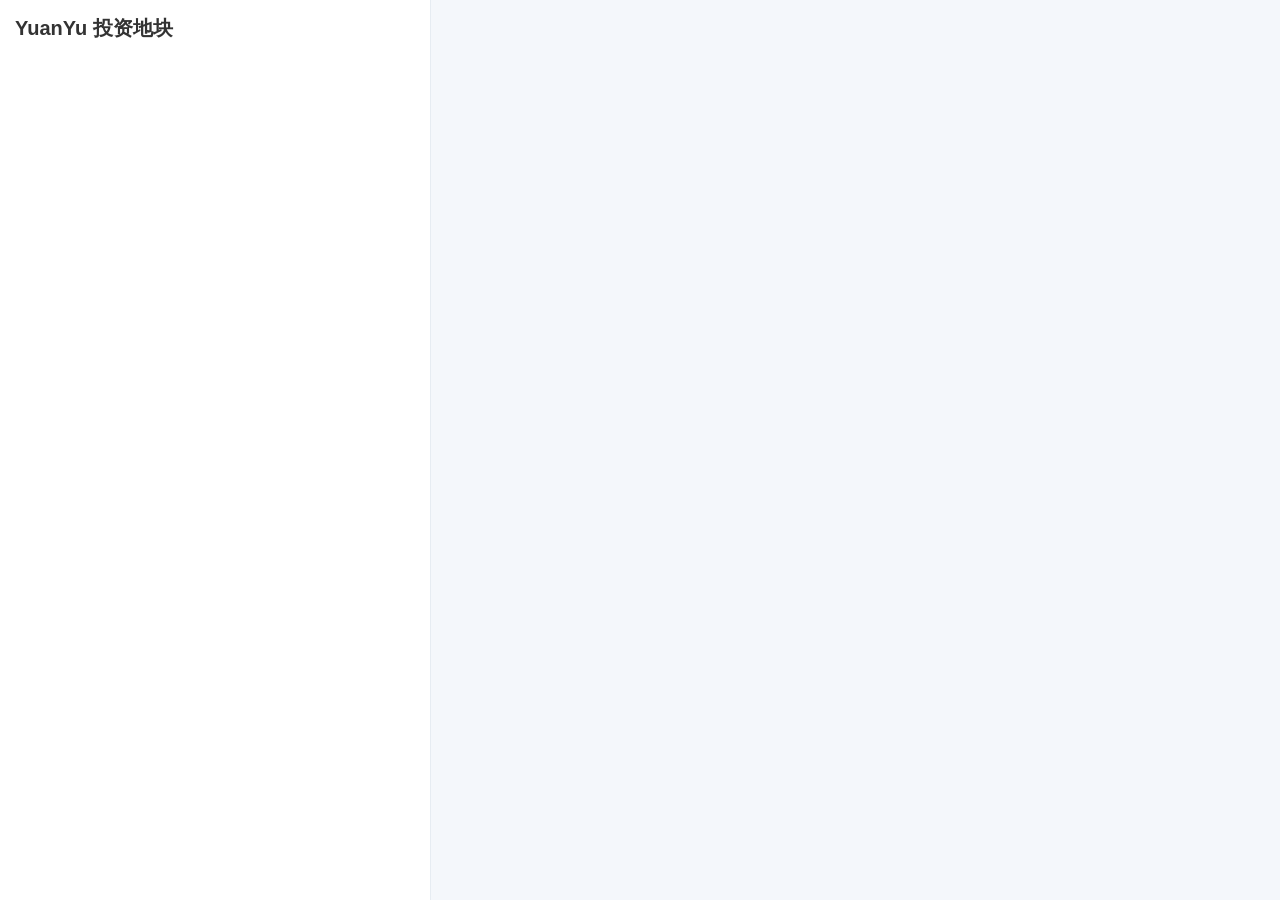
==== commit 6af145ef: "Add files via upload" ====
--- a/index.html
+++ b/index.html
@@ -1,62 +1,137 @@
 <!DOCTYPE html>
 <html>
 <head>
-<title>LandInvest</title>
-<link rel="stylesheet" href="style.css">
-<script src="data.js"></script>
+<meta charset="utf-8"/>
+<title>YuanYu Land Platform</title>
 <link href="https://api.mapbox.com/mapbox-gl-js/v2.15.0/mapbox-gl.css" rel="stylesheet"/>
 <script src="https://api.mapbox.com/mapbox-gl-js/v2.15.0/mapbox-gl.js"></script>
+<script src="data.js"></script>
+<style>
+body {
+  margin:0;
+  font-family: "Segoe UI", Arial;
+  background:#f4f7fb;
+}
+/* 布局 */
+.container {
+  display:flex;
+  height:100vh;
+}
+/* 左侧 */
+.sidebar {
+  width:32%;
+  background:#ffffff;
+  overflow:auto;
+  padding:15px;
+  border-right:1px solid #e6ecf2;
+}
+/* 标题 */
+.title {
+  font-size:20px;
+  font-weight:bold;
+  margin-bottom:10px;
+  color:#333;
+}
+/* 卡片 */
+.card {
+  background:#ffffff;
+  padding:12px;
+  margin-bottom:12px;
+  border-radius:12px;
+  cursor:pointer;
+  border:1px solid #eef2f7;
+  transition:0.2s;
+}
+.card:hover {
+  background:#f0fbff;
+  transform:translateY(-2px);
+}
+/* 地图 */
+#map {
+  width:68%;
+}
+/* 标签 */
+.tag {
+  display:inline-block;
+  padding:3px 8px;
+  border-radius:6px;
+  font-size:12px;
+  background:#e8f8ff;
+  color:#00aaff;
+}
+</style>
 </head>
 <body>
-
-<header>
-  <h2>LandInvest</h2>
-  <div>
-    <a href="listings.html">Listings</a>
-    <a href="ai.html">AI Finder</a>
-    <a href="auth.html">Login</a>
-    <a href="subscription.html">Subscribe</a>
+<div class="container">
+  <!-- 左侧 -->
+  <div class="sidebar">
+    <div class="title">YuanYu 投资地块</div>
+    <div id="list"></div>
   </div>
-  <div class="lang-switch">
-    <select onchange="switchLang(this.value)">
-      <option value="en">EN</option>
-      <option value="zh">中文</option>
-    </select>
-  </div>
-</header>
-
-<section class="hero">
-  <h1>Global Land Investment Intelligence</h1>
-  <p>Data + AI powered land investment platform</p>
-</section>
-
-<div id="map" style="height:500px;"></div>
-
+  <!-- 地图 -->
+  <div id="map"></div>
+</div>
 <script>
-  mapboxgl.accessToken = 'YOUR_MAPBOX_TOKEN';
-  const map = new mapboxgl.Map({
-    container: 'map',
-    style: 'mapbox://styles/mapbox/dark-v11',
-    center: [0, 20],
-    zoom: 1.5
+mapboxgl.accessToken = 'pk.eyJ1IjoidWtyYWluZXl1YW55dSIsImEiOiJjbW5nMmhyMXAwMmZlMnJzNms2ODdwYm1tIn0.A7msyPlaFxnphtVny0QkoA';
+const map = new mapboxgl.Map({
+  container: 'map',
+  style: 'mapbox://styles/mapbox/light-v11',
+  center: [30.338944, 50.345417],
+  zoom: 13
+});
+map.addControl(new mapboxgl.NavigationControl());
+// 渲染列表
+const list = document.getElementById("list");
+projects.forEach(p => {
+  const el = document.createElement("div");
+  el.className = "card";
+  el.innerHTML = `
+    <h3>${p.name}</h3>
+    <p>${p.price}</p>
+    <span class="tag">${p.area}</span>
+  `;
+  el.onclick = () => {
+    map.flyTo({ center:[p.lng,p.lat], zoom:15 });
+  };
+  list.appendChild(el);
+});
+// 地块
+map.on('load', () => {
+  projects.forEach(p => {
+    map.addSource("land-"+p.id, {
+      type:"geojson",
+      data:p.geojson
+    });
+    map.addLayer({
+      id:"fill-"+p.id,
+      type:"fill",
+      source:"land-"+p.id,
+      paint:{
+        "fill-color":"#66d9ff",
+        "fill-opacity":0.4
+      }
+    });
+    map.addLayer({
+      id:"border-"+p.id,
+      type:"line",
+      source:"land-"+p.id,
+      paint:{
+        "line-color":"#00c3ff",
+        "line-width":2
+      }
+    });
+    map.on('click',"fill-"+p.id,(e)=>{
+      new mapboxgl.Popup()
+        .setLngLat(e.lngLat)
+        .setHTML(`
+          <h3>${p.name}</h3>
+          <p>${p.price}</p>
+          <button onclick="window.location='detail.html'">查看详情</button>
+        `)
+        .addTo(map);
+    });
   });
-
-  data.forEach((item, i) => {
-    new mapboxgl.Marker()
-      .setLngLat([item.lng, item.lat])
-      .setPopup(new mapboxgl.Popup().setHTML(`<h3>${item.title}</h3><button onclick="go(${i})">View</button>`))
-      .addTo(map);
-  });
-
-  function go(i) {
-    localStorage.setItem("id", i);
-    window.location = "detail.html";
-  }
-
-  function switchLang(l) {
-    alert("Switch language to: " + l);
-  }
+});
 </script>
-
 </body>
 </html>
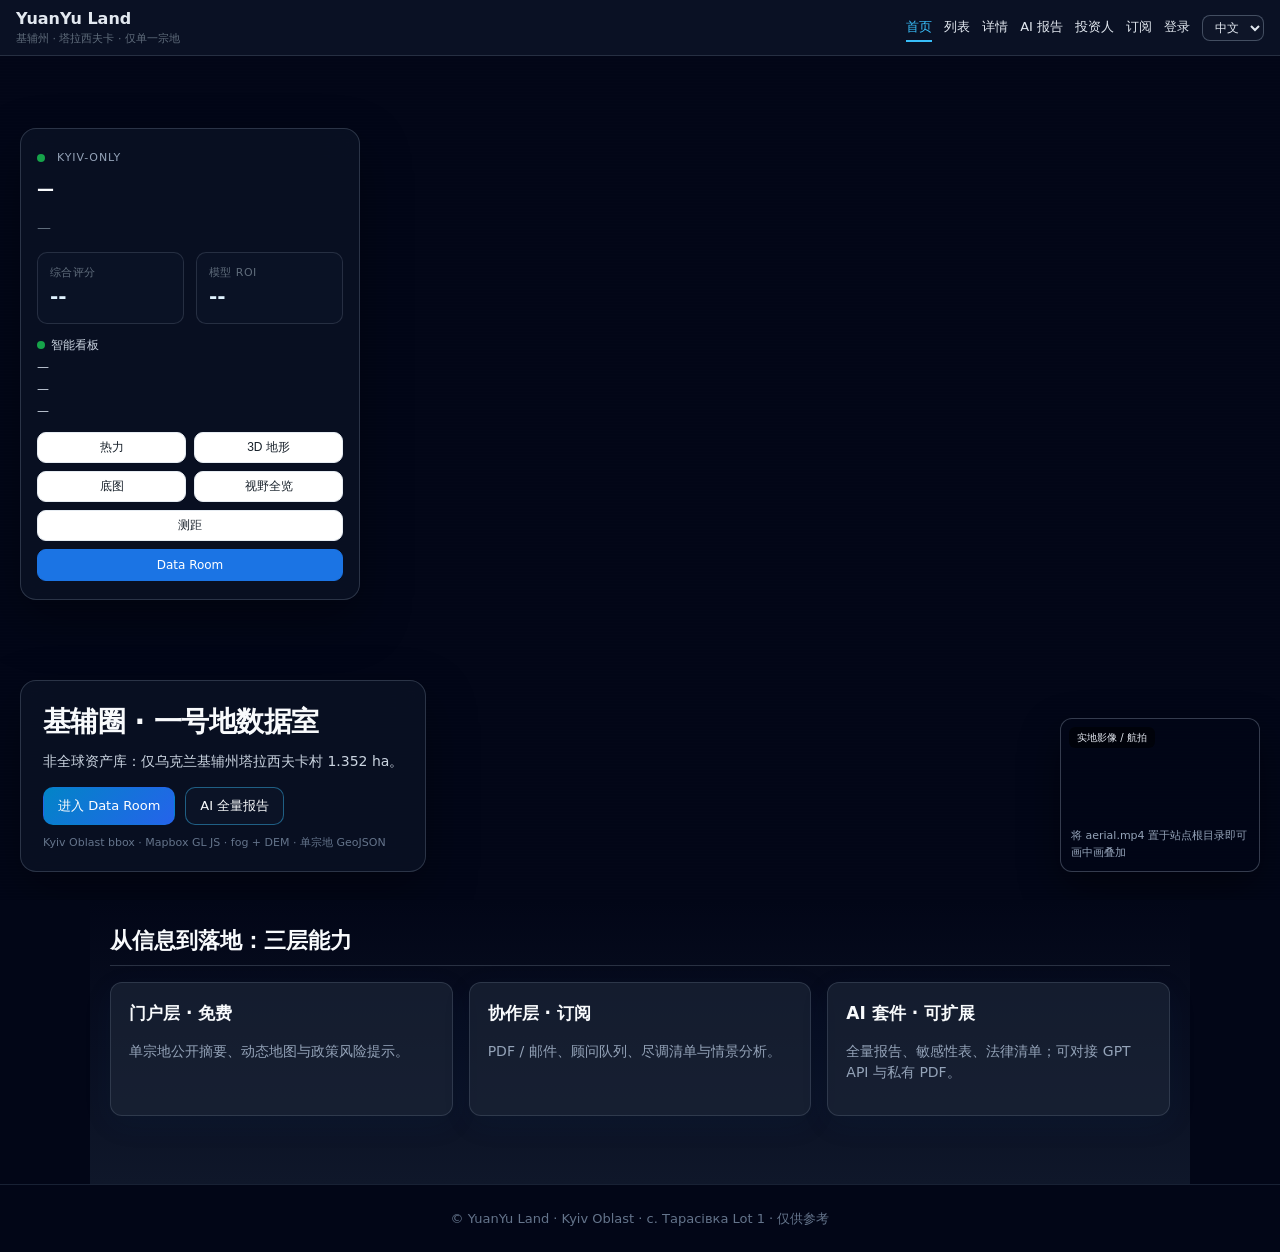
==== commit 182a9423: "Add files via upload" ====
--- a/index.html
+++ b/index.html
@@ -1,137 +1,186 @@
 <!DOCTYPE html>
-<html>
+<html lang="zh-CN">
 <head>
 <meta charset="utf-8"/>
-<title>YuanYu Land Platform</title>
+<meta name="viewport" content="width=device-width, initial-scale=1"/>
+<title>基辅塔拉西夫卡一号地 | Kyiv Oblast 数据室</title>
 <link href="https://api.mapbox.com/mapbox-gl-js/v2.15.0/mapbox-gl.css" rel="stylesheet"/>
+<link href="https://api.mapbox.com/mapbox-gl-js/plugins/mapbox-gl-draw/v1.4.3/mapbox-gl-draw.css" rel="stylesheet"/>
+<link rel="stylesheet" href="https://api.mapbox.com/mapbox-gl-js/plugins/mapbox-gl-geocoder/v5.0.0/mapbox-gl-geocoder.css" type="text/css"/>
+<link rel="stylesheet" href="style.css"/>
+<script src="data.js"></script>
+<script src="js/seo.js"></script>
+<script src="js/i18n.js"></script>
+</head>
+<body class="page-home">
+<header class="site-header site-header--glass">
+  <a href="index.html" class="brand">YuanYu Land<small data-i18n="brandSub">基辅州 · 塔拉西夫卡 · 仅单一宗地</small></a>
+  <nav class="nav">
+    <a href="index.html" class="active">首页</a>
+    <a href="listings.html">列表</a>
+    <a href="detail.html?id=1">详情</a>
+    <a href="ai.html">AI 报告</a>
+    <a href="pitchdeck.html">投资人</a>
+    <a href="subscription.html">订阅</a>
+    <a href="auth.html">登录</a>
+    <label class="lang-wrap">
+      <span class="sr-only">Language</span>
+      <select id="lang-select" class="lang-select" aria-label="Language">
+        <option value="zh">中文</option>
+        <option value="en">EN</option>
+      </select>
+    </label>
+  </nav>
+</header>
+
+<div class="home-map-shell">
+  <div class="map-stage">
+    <main id="map-main" class="map-main-full" aria-label="Mapbox Kyiv"></main>
+    <div class="map-scanlines" aria-hidden="true"></div>
+
+    <div class="map-video-pip" id="map-video-pip">
+      <span class="pip-label" data-i18n="mapBadge">实地影像 / 航拍</span>
+      <video id="hero-video" class="pip-video" muted loop playsinline preload="metadata" poster="">
+        <source src="aerial.mp4" type="video/mp4"/>
+      </video>
+      <p class="pip-fallback" id="pip-fallback">将 aerial.mp4 置于站点根目录即可画中画叠加</p>
+    </div>
+
+    <div class="map-overlay-hero glass-panel">
+      <h1 class="hero-map-title" data-i18n="heroTitle">基辅圈 · 一号地数据室</h1>
+      <p class="hero-map-lead" data-i18n="heroLead">非全球资产库：仅乌克兰基辅州塔拉西夫卡村 1.352 ha。</p>
+      <div class="hero-map-actions">
+        <a class="btn btn-glow primary" href="detail.html?id=1" data-i18n="ctaRoom">进入 Data Room</a>
+        <a class="btn btn-glow" href="ai.html" data-i18n="ctaAi">AI 全量报告</a>
+      </div>
+      <p class="hero-micro">Kyiv Oblast bbox · Mapbox GL JS · fog + DEM · 单宗地 GeoJSON</p>
+    </div>
+
+    <aside class="map-sidebar glass-panel">
+      <div class="sidebar-head">
+        <span class="badge-live"><span class="pulse"></span> Kyiv-only</span>
+        <h3 id="side-title">—</h3>
+        <p class="meta" id="side-price">—</p>
+      </div>
+      <div class="kpis kpis--compact">
+        <div class="kpi"><div class="label" data-i18n="kpiScore">综合评分</div><div class="value" id="kpiScore">--</div></div>
+        <div class="kpi"><div class="label" data-i18n="kpiRoi">模型 ROI</div><div class="value" id="kpiRoi">--</div></div>
+      </div>
+      <div class="mini"><span class="pulse"></span><span id="liveText" data-i18n="live">智能看板</span></div>
+      <div class="mini" id="coordText">—</div>
+      <div class="mini" id="infraText">—</div>
+      <div class="mini" id="highlightText">—</div>
+      <div class="toolbox toolbox--floating">
+        <div class="quick-actions">
+          <button type="button" class="btn btn-sm" id="toggleHeat" data-i18n="heat">热力</button>
+          <button type="button" class="btn btn-sm" id="toggleTerrain" data-i18n="terrain">3D 地形</button>
+          <button type="button" class="btn btn-sm" id="toggleBasemap" data-i18n="basemap">底图</button>
+          <button type="button" class="btn btn-sm" id="fitAll" data-i18n="fit">视野全览</button>
+        </div>
+        <button type="button" class="btn btn-sm btn-block" id="startMeasure" data-i18n="measure">测距</button>
+        <a class="btn btn-sm primary btn-block" href="detail.html?id=1"><span data-i18n="ctaRoom">Data Room</span></a>
+      </div>
+    </aside>
+  </div>
+</div>
+
+<section class="section section--dark home-platform">
+  <h2 class="section-title" data-i18n="platformTitle">从信息到落地：三层能力</h2>
+  <div class="grid-3">
+    <article class="card card--glass">
+      <h3 data-i18n="tier1t">门户层 · 免费</h3>
+      <p class="meta" data-i18n="tier1d">单宗地公开摘要、动态地图与政策风险提示。</p>
+    </article>
+    <article class="card card--glass">
+      <h3 data-i18n="tier2t">协作层 · 订阅</h3>
+      <p class="meta" data-i18n="tier2d">PDF / 邮件、顾问队列、尽调清单与情景分析。</p>
+    </article>
+    <article class="card card--glass">
+      <h3 data-i18n="tier3t">AI 套件 · 可扩展</h3>
+      <p class="meta" data-i18n="tier3d">全量报告、敏感性表、法律清单；可对接 GPT API 与私有 PDF。</p>
+    </article>
+  </div>
+  <p class="compare-line" data-i18n="compareNote"></p>
+</section>
+
+<footer class="footer footer--dark">© YuanYu Land · Kyiv Oblast · с. Тарасівка Lot 1 · 仅供参考</footer>
+
 <script src="https://api.mapbox.com/mapbox-gl-js/v2.15.0/mapbox-gl.js"></script>
-<script src="data.js"></script>
-<style>
-body {
-  margin:0;
-  font-family: "Segoe UI", Arial;
-  background:#f4f7fb;
+<script src="https://api.mapbox.com/mapbox-gl-js/plugins/mapbox-gl-draw/v1.4.3/mapbox-gl-draw.js"></script>
+<script src="https://api.mapbox.com/mapbox-gl-js/plugins/mapbox-gl-geocoder/v5.0.0/mapbox-gl-geocoder.min.js"></script>
+<script src="js/kyiv-map-home.js"></script>
+<script>
+applySeo(typeof LAND !== "undefined" ? LAND : projects[0]);
+
+(function () {
+  const vid = document.getElementById("hero-video");
+  const pip = document.getElementById("map-video-pip");
+  const fallback = document.getElementById("pip-fallback");
+  if (vid) {
+    vid.addEventListener("error", () => {
+      pip.classList.add("pip-error");
+    });
+    vid.addEventListener("loadeddata", () => {
+      fallback.style.display = "none";
+      vid.play().catch(() => {});
+    });
+  }
+})();
+
+function updateInsightPanel(project) {
+  if (!project) return;
+  document.getElementById("side-title").textContent = project.name;
+  document.getElementById("side-price").textContent = project.price + " · " + (project.area || "");
+  document.getElementById("kpiScore").textContent = (project.score || 80) + " / 100";
+  document.getElementById("kpiRoi").textContent = project.roi || "—";
+  document.getElementById("coordText").textContent =
+    (yyLang() === "en" ? "GPS: " : "坐标: ") + (project.coordText || `${project.lat.toFixed(5)}, ${project.lng.toFixed(5)}`);
+  document.getElementById("infraText").textContent =
+    (yyLang() === "en" ? "Infrastructure: " : "配套: ") +
+    (project.infra ? `${project.infra.medical}；${project.infra.transport}` : "—");
+  document.getElementById("highlightText").textContent =
+    (yyLang() === "en" ? "Highlight: " : "亮点: ") +
+    (project.highlights && project.highlights.length ? project.highlights[0] : "—");
 }
-/* 布局 */
-.container {
-  display:flex;
-  height:100vh;
+
+function startDynamicTicker() {
+  setInterval(() => {
+    const p = projects[0];
+    if (!p) return;
+    const jitter = (Math.random() * 1.6 - 0.8).toFixed(1);
+    const heat = (72 + Math.random() * 18).toFixed(0);
+    const liveEl = document.getElementById("liveText");
+    if (!liveEl) return;
+    liveEl.textContent = `${p.name} | heat ${heat} | Δ ${jitter > 0 ? "+" : ""}${jitter}%`;
+  }, 2400);
 }
-/* 左侧 */
-.sidebar {
-  width:32%;
-  background:#ffffff;
-  overflow:auto;
-  padding:15px;
-  border-right:1px solid #e6ecf2;
+
+const MAP_TOKEN = "pk.eyJ1IjoidWtyYWluZXl1YW55dSIsImEiOiJjbW5nMmhyMXAwMmZlMnJzNms2ODdwYm1tIn0.A7msyPlaFxnphtVny0QkoA";
+
+const homeApi = window.initKyivHomeMap({
+  containerId: "map-main",
+  accessToken: MAP_TOKEN,
+  projects: projects,
+  land: projects[0],
+  geocoderPlaceholder: "Search Kyiv Oblast…",
+  onSelect: updateInsightPanel,
+  onReady: function () {
+    updateInsightPanel(projects[0]);
+    startDynamicTicker();
+  }
+});
+
+if (homeApi) {
+document.getElementById("fitAll").addEventListener("click", () => homeApi.fitProjects());
+document.getElementById("toggleHeat").addEventListener("click", () => homeApi.toggleHeat());
+document.getElementById("toggleTerrain").addEventListener("click", () => homeApi.toggleTerrain());
+document.getElementById("toggleBasemap").addEventListener("click", () => homeApi.toggleBasemap());
 }
-/* 标题 */
-.title {
-  font-size:20px;
-  font-weight:bold;
-  margin-bottom:10px;
-  color:#333;
-}
-/* 卡片 */
-.card {
-  background:#ffffff;
-  padding:12px;
-  margin-bottom:12px;
-  border-radius:12px;
-  cursor:pointer;
-  border:1px solid #eef2f7;
-  transition:0.2s;
-}
-.card:hover {
-  background:#f0fbff;
-  transform:translateY(-2px);
-}
-/* 地图 */
-#map {
-  width:68%;
-}
-/* 标签 */
-.tag {
-  display:inline-block;
-  padding:3px 8px;
-  border-radius:6px;
-  font-size:12px;
-  background:#e8f8ff;
-  color:#00aaff;
-}
-</style>
-</head>
-<body>
-<div class="container">
-  <!-- 左侧 -->
-  <div class="sidebar">
-    <div class="title">YuanYu 投资地块</div>
-    <div id="list"></div>
-  </div>
-  <!-- 地图 -->
-  <div id="map"></div>
-</div>
-<script>
-mapboxgl.accessToken = 'pk.eyJ1IjoidWtyYWluZXl1YW55dSIsImEiOiJjbW5nMmhyMXAwMmZlMnJzNms2ODdwYm1tIn0.A7msyPlaFxnphtVny0QkoA';
-const map = new mapboxgl.Map({
-  container: 'map',
-  style: 'mapbox://styles/mapbox/light-v11',
-  center: [30.338944, 50.345417],
-  zoom: 13
+document.getElementById("startMeasure").addEventListener("click", () => {
+  alert(yyLang() === "en" ? "Use draw tools (top-right) to create a line." : "使用右上角绘图工具画折线，结束后自动显示公里数。");
 });
-map.addControl(new mapboxgl.NavigationControl());
-// 渲染列表
-const list = document.getElementById("list");
-projects.forEach(p => {
-  const el = document.createElement("div");
-  el.className = "card";
-  el.innerHTML = `
-    <h3>${p.name}</h3>
-    <p>${p.price}</p>
-    <span class="tag">${p.area}</span>
-  `;
-  el.onclick = () => {
-    map.flyTo({ center:[p.lng,p.lat], zoom:15 });
-  };
-  list.appendChild(el);
-});
-// 地块
-map.on('load', () => {
-  projects.forEach(p => {
-    map.addSource("land-"+p.id, {
-      type:"geojson",
-      data:p.geojson
-    });
-    map.addLayer({
-      id:"fill-"+p.id,
-      type:"fill",
-      source:"land-"+p.id,
-      paint:{
-        "fill-color":"#66d9ff",
-        "fill-opacity":0.4
-      }
-    });
-    map.addLayer({
-      id:"border-"+p.id,
-      type:"line",
-      source:"land-"+p.id,
-      paint:{
-        "line-color":"#00c3ff",
-        "line-width":2
-      }
-    });
-    map.on('click',"fill-"+p.id,(e)=>{
-      new mapboxgl.Popup()
-        .setLngLat(e.lngLat)
-        .setHTML(`
-          <h3>${p.name}</h3>
-          <p>${p.price}</p>
-          <button onclick="window.location='detail.html'">查看详情</button>
-        `)
-        .addTo(map);
-    });
-  });
-});
+
+window.addEventListener("yy-lang", () => updateInsightPanel(projects[0]));
 </script>
 </body>
 </html>
--- a/style.css
+++ b/style.css
@@ -0,0 +1,972 @@
+:root {
+  --bg: #f5f7fb;
+  --panel: #fff;
+  --line: #e6ecf2;
+  --txt: #17202a;
+  --muted: #5f6c7b;
+  --brand: #0f3d7a;
+  --accent: #1b74e4;
+  --ok: #16a34a;
+  --radius: 12px;
+  --shadow: 0 8px 30px rgba(15, 61, 122, 0.08);
+}
+
+* { box-sizing: border-box; }
+
+html { scroll-behavior: smooth; }
+
+body {
+  margin: 0;
+  font-family: "Segoe UI", system-ui, -apple-system, Arial, sans-serif;
+  color: var(--txt);
+  background: var(--bg);
+  line-height: 1.5;
+}
+
+a { color: var(--accent); text-decoration: none; }
+a:hover { text-decoration: underline; }
+
+.site-header {
+  height: 56px;
+  display: flex;
+  align-items: center;
+  justify-content: space-between;
+  padding: 0 16px;
+  border-bottom: 1px solid var(--line);
+  background: #fff;
+  position: sticky;
+  top: 0;
+  z-index: 100;
+}
+
+.site-header .brand {
+  font-weight: 700;
+  font-size: 16px;
+  color: var(--brand);
+}
+
+.site-header .brand small {
+  display: block;
+  font-weight: 400;
+  font-size: 11px;
+  color: var(--muted);
+}
+
+.nav {
+  display: flex;
+  flex-wrap: wrap;
+  gap: 6px 12px;
+  align-items: center;
+}
+
+.nav a {
+  color: var(--txt);
+  font-size: 13px;
+  padding: 4px 0;
+  text-decoration: none;
+  border-bottom: 2px solid transparent;
+}
+
+.nav a:hover,
+.nav a.active {
+  color: var(--accent);
+  border-bottom-color: var(--accent);
+  text-decoration: none;
+}
+
+.btn {
+  border: 1px solid var(--line);
+  background: #fff;
+  padding: 8px 14px;
+  border-radius: 10px;
+  cursor: pointer;
+  font-size: 13px;
+  color: var(--txt);
+}
+
+.btn.primary {
+  background: var(--accent);
+  color: #fff;
+  border-color: var(--accent);
+}
+
+.btn.ghost {
+  background: transparent;
+}
+
+.hero {
+  padding: 48px 20px 32px;
+  max-width: 1100px;
+  margin: 0 auto;
+}
+
+.hero h1 {
+  margin: 0 0 12px;
+  font-size: clamp(26px, 4vw, 38px);
+  color: var(--brand);
+}
+
+.hero .lead {
+  font-size: 17px;
+  color: var(--muted);
+  max-width: 720px;
+  margin-bottom: 24px;
+}
+
+.hero-actions {
+  display: flex;
+  flex-wrap: wrap;
+  gap: 10px;
+}
+
+.section {
+  max-width: 1100px;
+  margin: 0 auto;
+  padding: 24px 20px 48px;
+}
+
+.section h2 {
+  font-size: 22px;
+  color: var(--brand);
+  margin: 0 0 16px;
+  padding-bottom: 8px;
+  border-bottom: 1px solid var(--line);
+}
+
+.grid-3 {
+  display: grid;
+  grid-template-columns: repeat(auto-fit, minmax(240px, 1fr));
+  gap: 16px;
+}
+
+.card {
+  background: var(--panel);
+  border: 1px solid var(--line);
+  border-radius: var(--radius);
+  padding: 18px;
+  box-shadow: var(--shadow);
+}
+
+.card h3 {
+  margin: 0 0 8px;
+  font-size: 17px;
+}
+
+.meta {
+  color: var(--muted);
+  font-size: 14px;
+}
+
+.tag {
+  display: inline-block;
+  font-size: 12px;
+  border-radius: 999px;
+  padding: 4px 10px;
+  margin: 4px 6px 0 0;
+  background: #e8f1ff;
+  color: #0a56c2;
+}
+
+.footer {
+  border-top: 1px solid var(--line);
+  padding: 24px 20px;
+  text-align: center;
+  font-size: 13px;
+  color: var(--muted);
+  background: #fff;
+}
+
+.page-title {
+  max-width: 1100px;
+  margin: 0 auto;
+  padding: 28px 20px 0;
+}
+
+.page-title h1 {
+  margin: 0;
+  font-size: 26px;
+  color: var(--brand);
+}
+
+.page-title p {
+  margin: 8px 0 0;
+  color: var(--muted);
+}
+
+.detail-grid {
+  display: grid;
+  grid-template-columns: 1fr;
+  gap: 20px;
+}
+
+@media (min-width: 900px) {
+  .detail-grid.two {
+    grid-template-columns: 1fr 1fr;
+  }
+}
+
+.map-embed {
+  width: 100%;
+  height: 420px;
+  border: 1px solid var(--line);
+  border-radius: var(--radius);
+  overflow: hidden;
+}
+
+.video-grid {
+  display: grid;
+  grid-template-columns: repeat(auto-fit, minmax(300px, 1fr));
+  gap: 16px;
+}
+
+.video-wrap {
+  position: relative;
+  padding-bottom: 56.25%;
+  height: 0;
+  overflow: hidden;
+  border-radius: var(--radius);
+  border: 1px solid var(--line);
+  background: #000;
+}
+
+.video-wrap iframe {
+  position: absolute;
+  top: 0;
+  left: 0;
+  width: 100%;
+  height: 100%;
+}
+
+/* 本地短视频：动态感（入屏播放、悬停、微光） */
+.video-card .video-card-title {
+  margin: 0 0 8px;
+  font-size: 15px;
+  padding: 12px 12px 0;
+  color: #f8fafc;
+}
+
+.video-card .video-card-note {
+  margin: 0 0 8px;
+  padding: 0 12px;
+  color: #94a3b8;
+  font-size: 12px;
+}
+
+.video-card {
+  border-radius: var(--radius);
+  overflow: hidden;
+  border: 1px solid var(--line);
+  background: #0a1628;
+  transition: transform 0.35s ease, box-shadow 0.35s ease;
+  animation: videoCardIn 0.6s ease both;
+}
+
+.video-card:nth-child(2) { animation-delay: 0.08s; }
+
+@keyframes videoCardIn {
+  from {
+    opacity: 0;
+    transform: translateY(12px);
+  }
+  to {
+    opacity: 1;
+    transform: translateY(0);
+  }
+}
+
+.video-card:hover {
+  transform: translateY(-4px) scale(1.01);
+  box-shadow: 0 20px 40px rgba(15, 61, 122, 0.18);
+}
+
+.video-wrap--native {
+  position: relative;
+  padding-bottom: 56.25%;
+  height: 0;
+  overflow: hidden;
+  background: linear-gradient(145deg, #0f172a, #1e3a5f);
+}
+
+.video-native {
+  position: absolute;
+  top: 0;
+  left: 0;
+  width: 100%;
+  height: 100%;
+  object-fit: cover;
+}
+
+.video-sound-btn {
+  position: absolute;
+  bottom: 10px;
+  right: 10px;
+  z-index: 2;
+  border: 1px solid rgba(255, 255, 255, 0.35);
+  background: rgba(0, 0, 0, 0.55);
+  color: #fff;
+  border-radius: 10px;
+  padding: 6px 12px;
+  font-size: 13px;
+  cursor: pointer;
+}
+
+.video-sound-btn:hover {
+  background: rgba(27, 116, 228, 0.85);
+  border-color: transparent;
+}
+
+.video-live-badge {
+  position: absolute;
+  top: 10px;
+  left: 10px;
+  z-index: 2;
+  font-size: 11px;
+  font-weight: 600;
+  letter-spacing: 0.06em;
+  text-transform: uppercase;
+  color: #fff;
+  background: linear-gradient(90deg, #dc2626, #f97316);
+  padding: 4px 10px;
+  border-radius: 6px;
+  animation: livePulse 2s ease-in-out infinite;
+}
+
+@keyframes livePulse {
+  0%, 100% { opacity: 1; }
+  50% { opacity: 0.85; }
+}
+
+.tabs {
+  display: flex;
+  gap: 8px;
+  flex-wrap: wrap;
+  margin-bottom: 16px;
+}
+
+.tab {
+  padding: 8px 14px;
+  border-radius: 8px;
+  border: 1px solid var(--line);
+  background: #fff;
+  cursor: pointer;
+  font-size: 13px;
+}
+
+.tab.active {
+  background: var(--accent);
+  color: #fff;
+  border-color: var(--accent);
+}
+
+.prose ul {
+  margin: 0;
+  padding-left: 20px;
+}
+
+.prose li { margin-bottom: 6px; }
+
+.kpis {
+  display: grid;
+  grid-template-columns: repeat(auto-fit, minmax(140px, 1fr));
+  gap: 12px;
+}
+
+.kpi {
+  border: 1px solid var(--line);
+  border-radius: 10px;
+  padding: 12px;
+  background: #fafcff;
+}
+
+.kpi .label { font-size: 11px; color: var(--muted); text-transform: uppercase; letter-spacing: 0.04em; }
+.kpi .value { font-size: 20px; font-weight: 700; color: var(--brand); }
+
+/* index map layout */
+.layout-map {
+  height: calc(100vh - 56px);
+  display: flex;
+  position: relative;
+}
+
+.sidebar-map {
+  width: 360px;
+  max-width: 42vw;
+  border-right: 1px solid var(--line);
+  background: var(--panel);
+  display: flex;
+  flex-direction: column;
+}
+
+.toolbox {
+  padding: 12px;
+  border-bottom: 1px solid var(--line);
+  display: grid;
+  gap: 8px;
+}
+
+.toolbox input,
+.toolbox select {
+  width: 100%;
+  border: 1px solid var(--line);
+  border-radius: 8px;
+  padding: 8px 10px;
+}
+
+.quick-actions {
+  display: grid;
+  grid-template-columns: 1fr 1fr;
+  gap: 8px;
+}
+
+.list-scroll {
+  overflow: auto;
+  padding: 10px;
+}
+
+.list-card {
+  border: 1px solid var(--line);
+  border-radius: 12px;
+  padding: 12px;
+  margin-bottom: 10px;
+  cursor: pointer;
+  background: #fff;
+  transition: border-color 0.2s;
+}
+
+.list-card:hover { border-color: #c9dcf5; }
+
+.list-card h3 { margin: 0 0 6px; font-size: 16px; }
+
+.insight-panel {
+  margin: 10px;
+  border: 1px solid var(--line);
+  border-radius: 12px;
+  padding: 10px;
+  background: #fafcff;
+}
+
+.insight-panel h4 { margin: 0 0 8px; font-size: 14px; }
+
+.mini {
+  font-size: 12px;
+  color: #334155;
+  margin: 4px 0;
+}
+
+.map-wrap {
+  flex: 1;
+  position: relative;
+  min-height: 0;
+  display: flex;
+  flex-direction: column;
+}
+
+#map-main {
+  flex: 1;
+  min-height: 320px;
+  position: relative;
+}
+
+.legend-map {
+  position: absolute;
+  right: 10px;
+  bottom: 10px;
+  z-index: 2;
+  background: rgba(255, 255, 255, 0.95);
+  border: 1px solid var(--line);
+  border-radius: 10px;
+  padding: 8px 10px;
+  font-size: 12px;
+  color: #334155;
+}
+
+.dot {
+  width: 9px;
+  height: 9px;
+  border-radius: 50%;
+  display: inline-block;
+  margin-right: 4px;
+}
+
+.empty {
+  font-size: 13px;
+  color: var(--muted);
+  text-align: center;
+  padding: 24px 8px;
+}
+
+.pulse {
+  display: inline-block;
+  width: 8px;
+  height: 8px;
+  border-radius: 50%;
+  background: var(--ok);
+  animation: pulse 1.3s infinite;
+  margin-right: 6px;
+}
+
+@keyframes pulse {
+  0% { opacity: 1; transform: scale(1); }
+  100% { opacity: 0.1; transform: scale(1.9); }
+}
+
+.auth-box {
+  max-width: 400px;
+  margin: 40px auto;
+  padding: 28px;
+  background: #fff;
+  border-radius: var(--radius);
+  border: 1px solid var(--line);
+  box-shadow: var(--shadow);
+}
+
+.auth-box input {
+  width: 100%;
+  margin: 8px 0;
+  padding: 10px 12px;
+  border: 1px solid var(--line);
+  border-radius: 8px;
+}
+
+.pricing-grid {
+  display: grid;
+  grid-template-columns: repeat(auto-fit, minmax(260px, 1fr));
+  gap: 20px;
+}
+
+.price-card {
+  border: 1px solid var(--line);
+  border-radius: var(--radius);
+  padding: 24px;
+  background: #fff;
+}
+
+.price-card.featured {
+  border-color: var(--accent);
+  box-shadow: var(--shadow);
+}
+
+.price-card h3 { margin-top: 0; }
+
+/* —— Home: full-bleed Mapbox + glass UI —— */
+.sr-only {
+  position: absolute;
+  width: 1px;
+  height: 1px;
+  padding: 0;
+  margin: -1px;
+  overflow: hidden;
+  clip: rect(0, 0, 0, 0);
+  border: 0;
+}
+
+.page-home {
+  background: #020617;
+}
+
+.site-header--glass {
+  position: fixed;
+  top: 0;
+  left: 0;
+  right: 0;
+  z-index: 40;
+  height: 56px;
+  border-bottom: 1px solid rgba(148, 163, 184, 0.2);
+  background: rgba(15, 23, 42, 0.72);
+  backdrop-filter: blur(14px);
+  -webkit-backdrop-filter: blur(14px);
+}
+
+.site-header--glass .brand,
+.site-header--glass .nav a {
+  color: #e2e8f0;
+}
+
+.site-header--glass .nav a:hover,
+.site-header--glass .nav a.active {
+  color: #38bdf8;
+  border-bottom-color: #38bdf8;
+}
+
+.lang-select {
+  font-size: 12px;
+  padding: 4px 8px;
+  border-radius: 8px;
+  border: 1px solid rgba(148, 163, 184, 0.4);
+  background: rgba(15, 23, 42, 0.9);
+  color: #e2e8f0;
+}
+
+.home-map-shell {
+  padding-top: 56px;
+  min-height: calc(100vh - 56px);
+  background: #020617;
+}
+
+.map-stage {
+  position: relative;
+  height: calc(100vh - 56px);
+  overflow: hidden;
+}
+
+.map-main-full {
+  position: absolute;
+  inset: 0;
+  width: 100%;
+  height: 100%;
+}
+
+.map-scanlines {
+  pointer-events: none;
+  position: absolute;
+  inset: 0;
+  z-index: 3;
+  opacity: 0.06;
+  background: repeating-linear-gradient(
+    to bottom,
+    transparent,
+    transparent 2px,
+    rgba(255, 255, 255, 0.35) 2px,
+    rgba(255, 255, 255, 0.35) 3px
+  );
+  mix-blend-mode: overlay;
+}
+
+.glass-panel {
+  background: rgba(15, 23, 42, 0.58);
+  border: 1px solid rgba(148, 163, 184, 0.25);
+  border-radius: 16px;
+  backdrop-filter: blur(16px);
+  -webkit-backdrop-filter: blur(16px);
+  box-shadow: 0 20px 50px rgba(0, 0, 0, 0.35);
+  color: #e2e8f0;
+}
+
+.map-overlay-hero {
+  position: absolute;
+  left: 20px;
+  bottom: 28px;
+  z-index: 5;
+  max-width: min(420px, 92vw);
+  padding: 20px 22px;
+}
+
+.hero-map-title {
+  margin: 0 0 8px;
+  font-size: clamp(22px, 3vw, 28px);
+  font-weight: 800;
+  letter-spacing: -0.02em;
+  color: #f8fafc;
+}
+
+.hero-map-lead {
+  margin: 0 0 14px;
+  font-size: 14px;
+  color: #cbd5e1;
+  line-height: 1.55;
+}
+
+.hero-map-actions {
+  display: flex;
+  flex-wrap: wrap;
+  gap: 10px;
+  margin-bottom: 10px;
+}
+
+.btn-glow {
+  border-color: rgba(56, 189, 248, 0.45);
+  background: rgba(15, 23, 42, 0.65);
+  color: #f8fafc;
+}
+
+.btn-glow.primary {
+  background: linear-gradient(135deg, #0284c7, #2563eb);
+  border-color: transparent;
+  color: #fff;
+}
+
+.btn-glow:hover {
+  text-decoration: none;
+  box-shadow: 0 0 0 1px rgba(56, 189, 248, 0.5);
+}
+
+.hero-micro {
+  margin: 0;
+  font-size: 11px;
+  color: #64748b;
+}
+
+.map-sidebar {
+  position: absolute;
+  top: 72px;
+  left: 20px;
+  right: auto;
+  z-index: 5;
+  width: min(340px, 92vw);
+  padding: 16px 16px 18px;
+}
+
+@media (max-width: 640px) {
+  .map-sidebar {
+    top: auto;
+    bottom: 200px;
+    left: 12px;
+    right: 12px;
+    width: auto;
+    max-height: 42vh;
+    overflow: auto;
+  }
+  .map-overlay-hero {
+    bottom: 12px;
+    left: 12px;
+    right: 12px;
+    max-width: none;
+  }
+}
+
+.sidebar-head h3 {
+  margin: 8px 0 4px;
+  font-size: 17px;
+  color: #f8fafc;
+}
+
+.badge-live {
+  display: inline-flex;
+  align-items: center;
+  gap: 6px;
+  font-size: 11px;
+  text-transform: uppercase;
+  letter-spacing: 0.08em;
+  color: #94a3b8;
+}
+
+.kpis--compact {
+  margin: 12px 0;
+}
+
+.kpis--compact .kpi {
+  background: rgba(15, 23, 42, 0.45);
+  border-color: rgba(148, 163, 184, 0.2);
+}
+
+.kpis--compact .kpi .value {
+  color: #e0f2fe;
+}
+
+.map-sidebar .mini {
+  color: #cbd5e1;
+}
+
+.toolbox--floating {
+  margin-top: 12px;
+  padding: 0;
+  border: 0;
+}
+
+.btn-sm {
+  padding: 6px 10px;
+  font-size: 12px;
+  border-radius: 9px;
+}
+
+.btn-block {
+  display: block;
+  width: 100%;
+  text-align: center;
+}
+
+.map-video-pip {
+  position: absolute;
+  right: 20px;
+  bottom: 28px;
+  z-index: 6;
+  width: min(200px, 38vw);
+  border-radius: 12px;
+  overflow: hidden;
+  border: 1px solid rgba(148, 163, 184, 0.35);
+  background: rgba(2, 6, 23, 0.85);
+  box-shadow: 0 16px 40px rgba(0, 0, 0, 0.45);
+}
+
+@media (max-width: 900px) {
+  .map-video-pip {
+    display: none;
+  }
+}
+
+.map-video-pip.pip-error .pip-video {
+  display: none;
+}
+
+.pip-label {
+  position: absolute;
+  top: 8px;
+  left: 8px;
+  z-index: 2;
+  font-size: 10px;
+  padding: 3px 8px;
+  border-radius: 6px;
+  background: rgba(0, 0, 0, 0.55);
+  color: #e2e8f0;
+}
+
+.pip-video {
+  display: block;
+  width: 100%;
+  height: auto;
+  vertical-align: middle;
+}
+
+.pip-fallback {
+  margin: 0;
+  padding: 10px;
+  font-size: 11px;
+  color: #94a3b8;
+}
+
+.section--dark {
+  background: linear-gradient(180deg, #020617, #0f172a);
+  color: #e2e8f0;
+}
+
+.section--dark .section-title {
+  color: #f8fafc;
+  border-bottom-color: rgba(148, 163, 184, 0.25);
+}
+
+.card--glass {
+  background: rgba(30, 41, 59, 0.6);
+  border-color: rgba(148, 163, 184, 0.2);
+  color: #e2e8f0;
+}
+
+.card--glass h3 {
+  color: #f8fafc;
+}
+
+.card--glass .meta {
+  color: #94a3b8;
+}
+
+.compare-line {
+  margin-top: 20px;
+  font-size: 13px;
+  color: #94a3b8;
+  text-align: center;
+  max-width: 800px;
+  margin-left: auto;
+  margin-right: auto;
+}
+
+.footer--dark {
+  background: #020617;
+  color: #64748b;
+  border-top: 1px solid rgba(30, 41, 59, 0.8);
+}
+
+/* AI report */
+.ai-toolbar .ai-actions {
+  display: flex;
+  flex-wrap: wrap;
+  gap: 10px;
+  margin-top: 12px;
+}
+
+.ai-tabs {
+  margin-top: 16px;
+}
+
+.ai-output-host {
+  background: #fafcff;
+}
+
+.ai-report-root {
+  font-family: "Segoe UI", system-ui, -apple-system, Arial, sans-serif;
+  color: #0f172a;
+  line-height: 1.6;
+}
+
+.ai-report-head h1 {
+  margin: 0 0 8px;
+  font-size: 24px;
+  color: #0f3d7a;
+}
+
+.ai-report-badge {
+  display: inline-block;
+  font-size: 11px;
+  letter-spacing: 0.06em;
+  text-transform: uppercase;
+  color: #0369a1;
+  background: #e0f2fe;
+  padding: 4px 10px;
+  border-radius: 999px;
+  margin-bottom: 10px;
+}
+
+.ai-report-meta {
+  margin: 0;
+  color: #64748b;
+  font-size: 14px;
+}
+
+.ai-report-section {
+  margin-top: 22px;
+  padding-top: 16px;
+  border-top: 1px solid #e2e8f0;
+}
+
+.ai-report-section h2 {
+  font-size: 17px;
+  margin: 0 0 10px;
+  color: #0f3d7a;
+}
+
+.ai-report-section h3 {
+  font-size: 15px;
+  margin: 14px 0 8px;
+  color: #1e3a8a;
+}
+
+.ai-report-note {
+  font-size: 13px;
+  color: #64748b;
+}
+
+.ai-report-table {
+  width: 100%;
+  border-collapse: collapse;
+  font-size: 13px;
+  margin-top: 8px;
+}
+
+.ai-report-table th,
+.ai-report-table td {
+  border: 1px solid #e2e8f0;
+  padding: 8px 10px;
+  text-align: left;
+  vertical-align: top;
+}
+
+.ai-report-table thead {
+  background: #f1f5f9;
+}
+
+.ai-report-foot {
+  margin-top: 28px;
+  font-size: 12px;
+  color: #94a3b8;
+}
+
+.gpt-report-wrap {
+  padding: 8px 0;
+}
+
+@media print {
+  .site-header,
+  .ai-toolbar,
+  .ai-tabs,
+  .footer {
+    display: none !important;
+  }
+}
